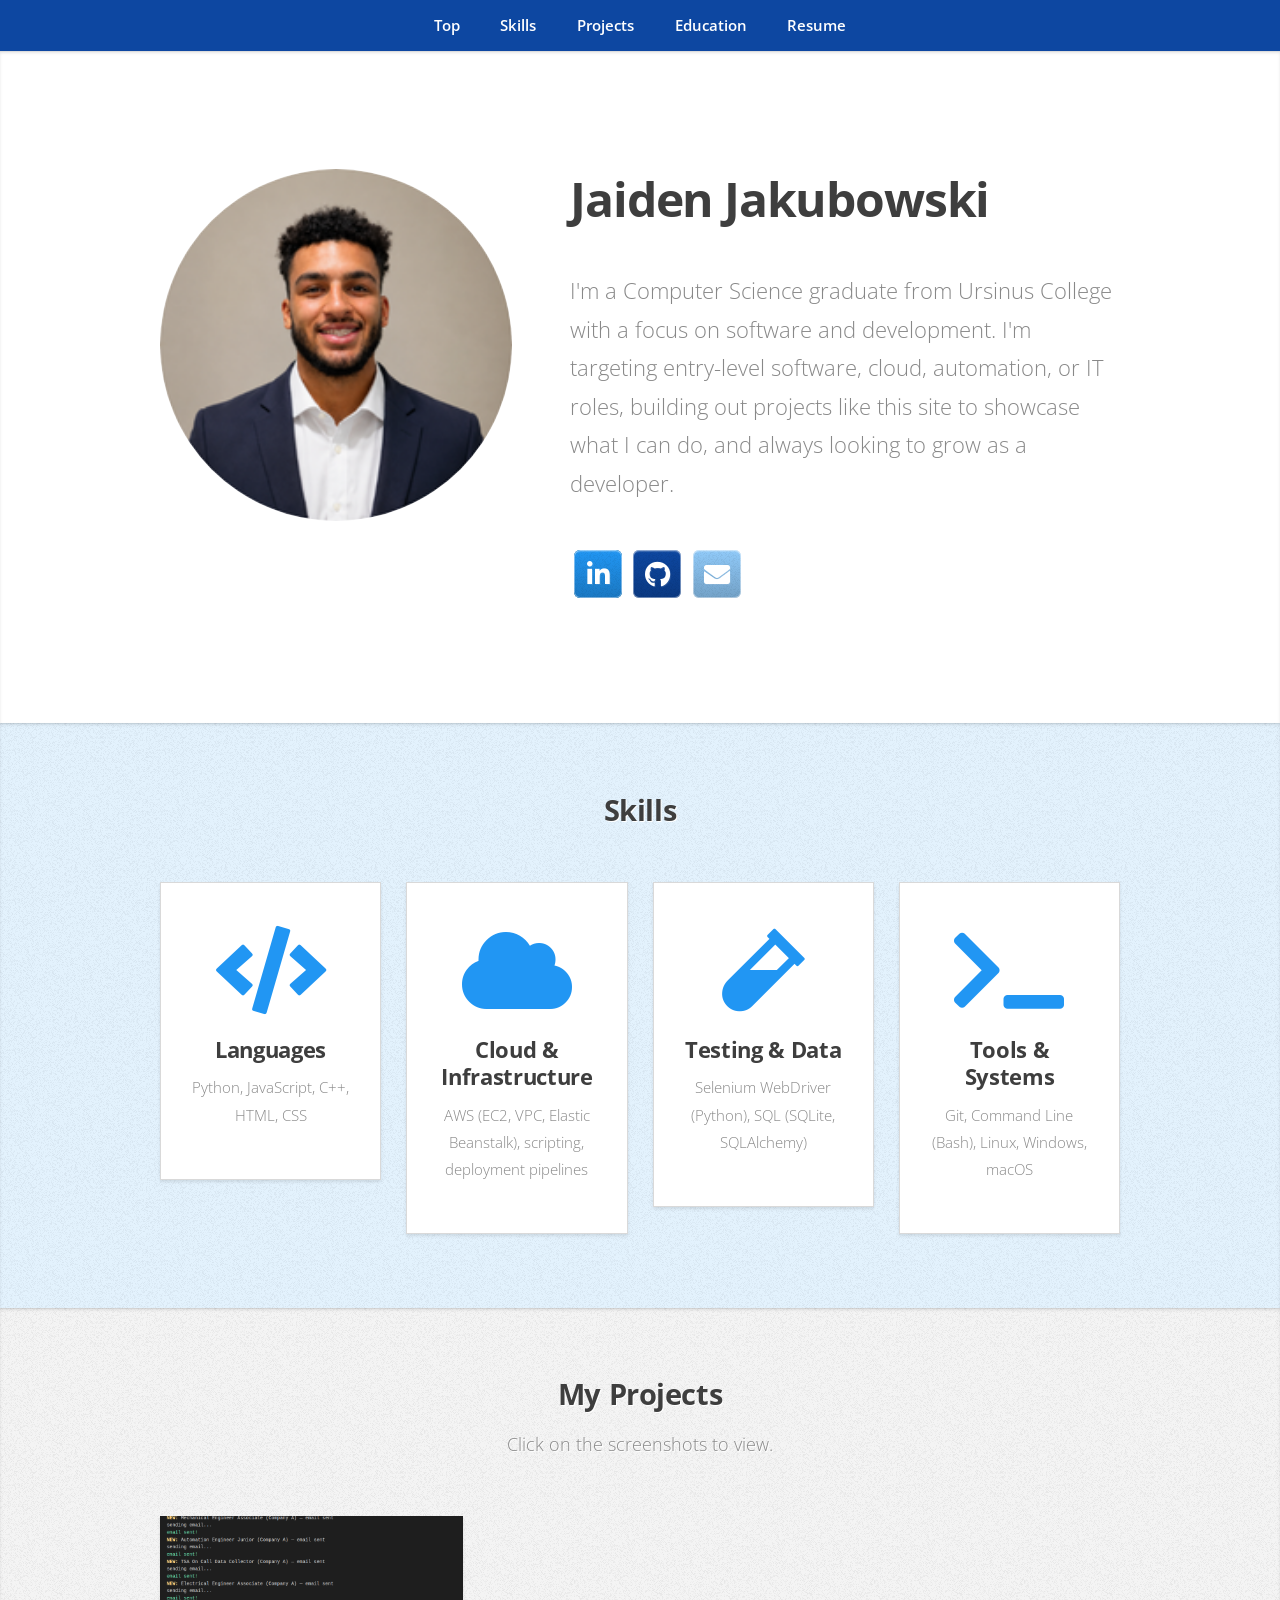
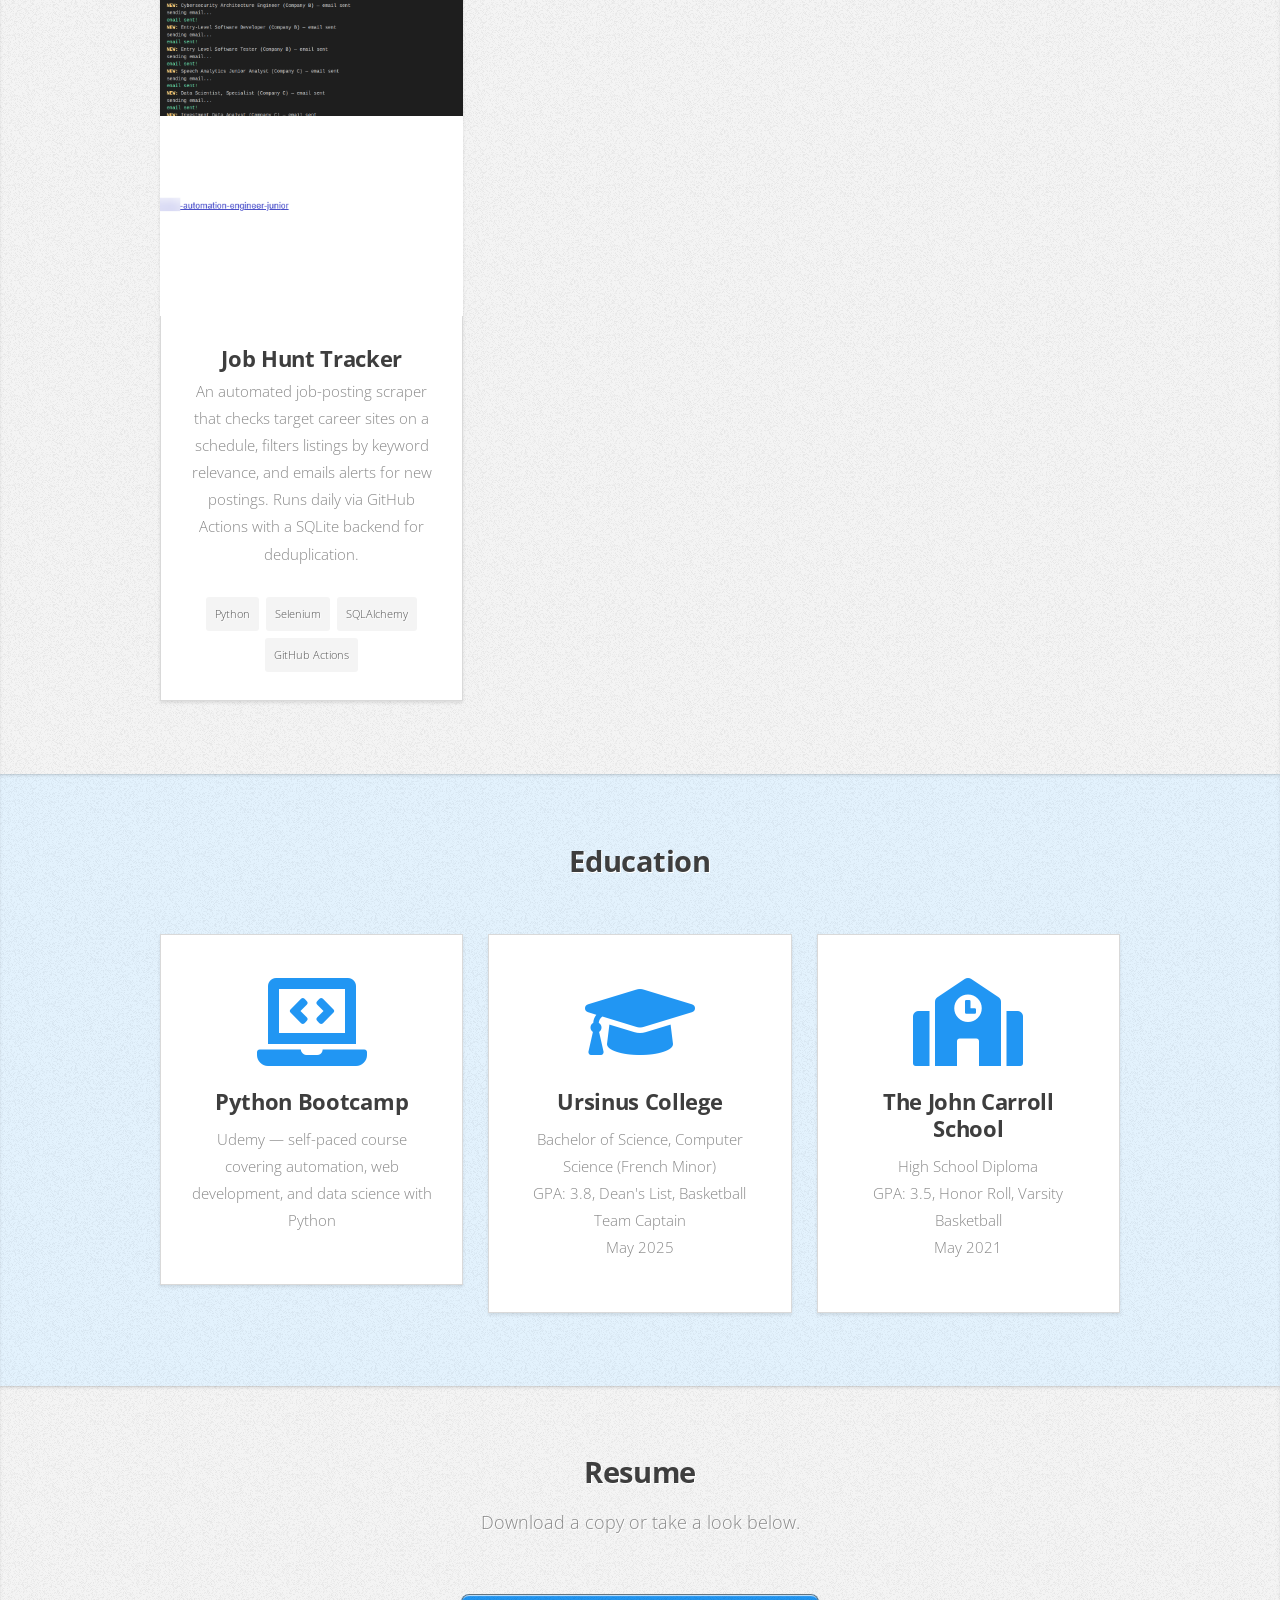
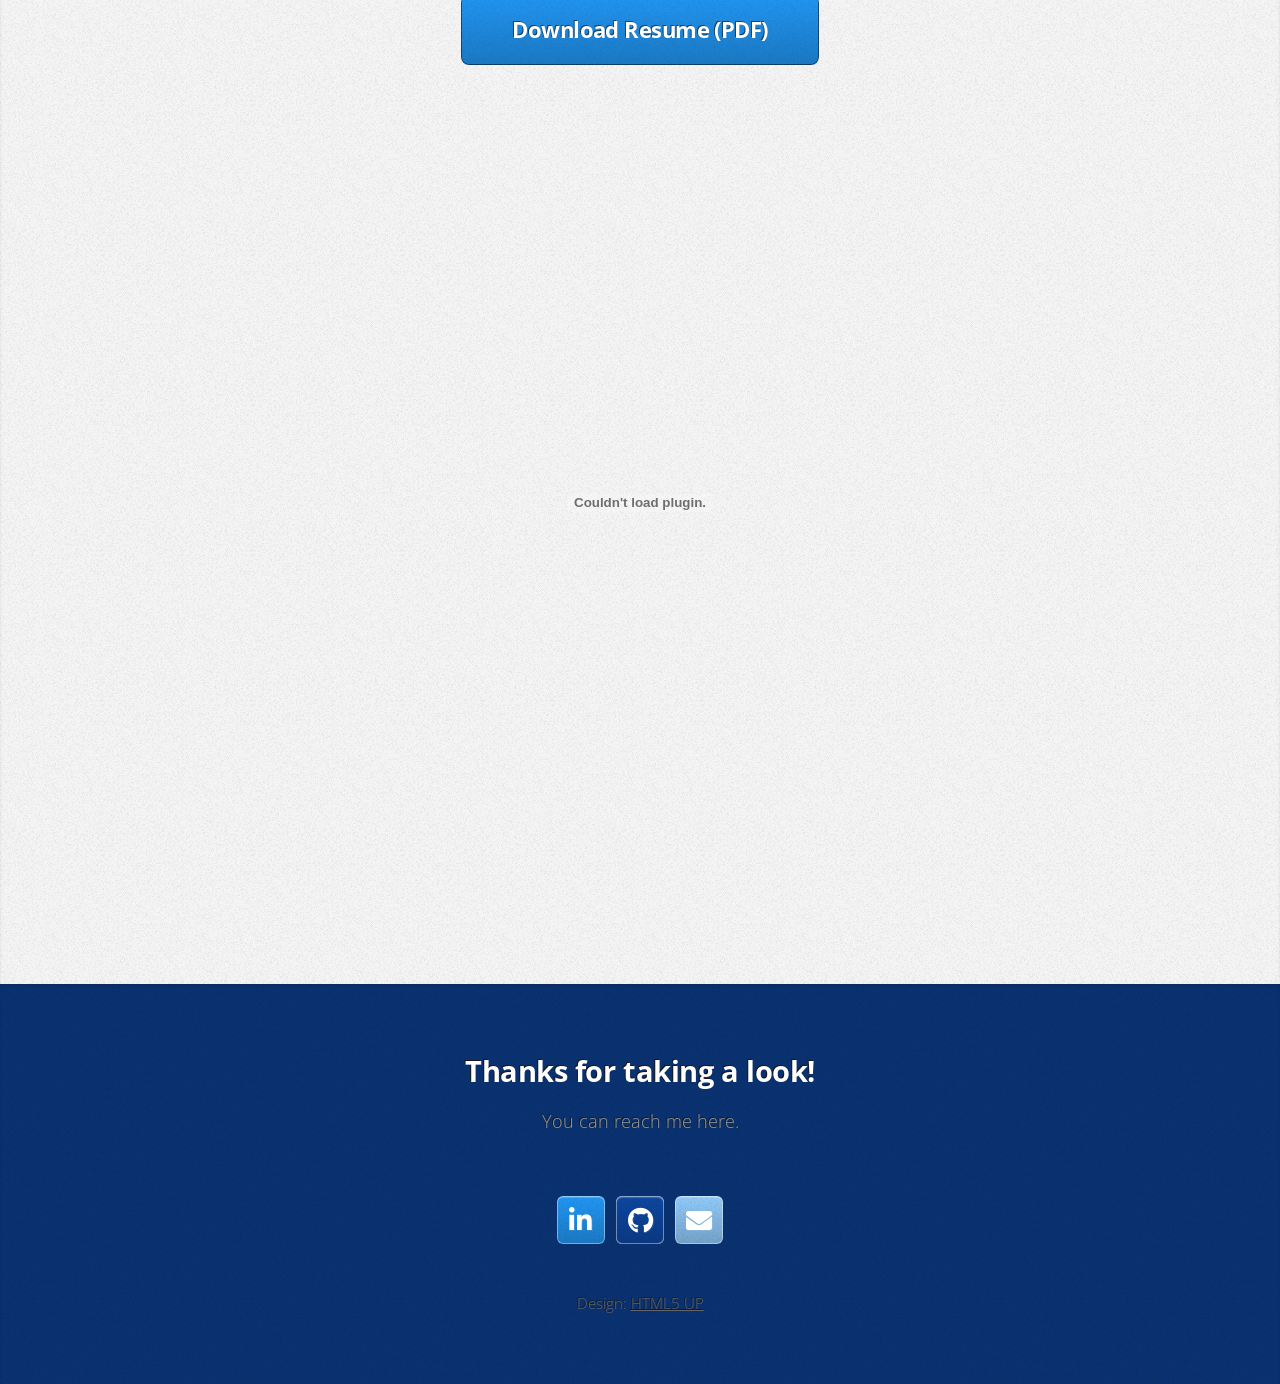
==== index.html @ aa077245 "Local edits to index.html" ====
<!DOCTYPE HTML>
<!--
	Miniport by HTML5 UP
	html5up.net | @ajlkn
	Free for personal and commercial use under the CCA 3.0 license (html5up.net/license)
-->
<html>

<head>
	<meta charset="utf-8" />
	<meta name="viewport" content="width=device-width, initial-scale=1, user-scalable=no" />

	<title>Jaiden Jakubowski — Portfolio</title>
	<meta name="description"
		content="Portfolio site for Jaiden Jakubowski, a Computer Science graduate from Ursinus College. Software engineer specializing in Python, automation, and web development.">

	<link rel="icon" type="image/png" href="static/images/favicon-512.png">
	<link rel="apple-touch-icon" href="static/images/apple-touch-icon.png">

	<meta property="og:title" content="Jaiden Jakubowski — Portfolio">
	<meta property="og:description"
		content="Computer Science graduate from Ursinus College. Explore my projects, skills, and resume.">
	<meta property="og:image" content="static/images/favicon-512.png">
	<meta property="og:type" content="website">

	<link rel="stylesheet" href="static/assets/css/main.css" />
</head>

<body class="is-preload">

	<!-- Nav -->
	<nav id="nav">
		<ul class="container">
			<li><a href="#top">Top</a></li>
			<li><a href="#skills">Skills</a></li>
			<li><a href="#projects">Projects</a></li>
			<li><a href="#education">Education</a></li>
			<li><a href="#resume">Resume</a></li>
		</ul>
	</nav>

	<!-- Home -->
	<article id="top" class="wrapper style1">
		<div class="container">
			<div class="row">
				<div class="col-4 col-5-large col-12-medium">
					<span class="image fit"><img src="static/images/headshot.png" alt="" /></span>
				</div>
				<div class="col-8 col-7-large col-12-medium">
					<header>
						<h1><strong>Jaiden Jakubowski</strong></h1>
					</header>
					<p>I'm a Computer Science graduate from Ursinus College with a focus on software and development.
						I'm targeting entry-level software, cloud, automation, or IT roles, building out projects like
						this site to showcase what I can
						do, and always looking to grow as a developer.</p>
					<div>
						<ul class="social">
							<li><a href="https://www.linkedin.com/in/jaiden-jakubowski/" target="_blank"
									class="icon brands fa-linkedin-in"><span class="label">LinkedIn</span></a>
							</li>
							<li><a href="https://github.com/jaidenjaku" target="_blank"
									class="icon brands fa-github"><span class="label">Github</span></a></li>
							<li><a href="mailto:jaidenjakubo@gmail.com" class="icon solid fa-envelope"><span
										class="label">Gmail</span></a></li>
						</ul>
					</div>
				</div>
			</div>
		</div>
	</article>

	<!-- Skills -->
	<article id="skills" class="wrapper style2">
		<div class="container">
			<header>
				<h2>Skills</h2>
			</header>
			<div class="row aln-center">
				<div class="col-3 col-6-medium col-12-small">
					<section class="box style1">
						<span class="icon solid featured fa-code"></span>
						<h3>Languages</h3>
						<p>Python, JavaScript, C++, HTML, CSS</p>
					</section>
				</div>
				<div class="col-3 col-6-medium col-12-small">
					<section class="box style1">
						<span class="icon solid featured fa-cloud"></span>
						<h3>Cloud & Infrastructure</h3>
						<p>AWS (EC2, VPC, Elastic Beanstalk), scripting, deployment pipelines</p>
					</section>
				</div>
				<div class="col-3 col-6-medium col-12-small">
					<section class="box style1">
						<span class="icon solid featured fa-vial"></span>
						<h3>Testing & Data</h3>
						<p>Selenium WebDriver (Python), SQL (SQLite, SQLAlchemy)</p>
					</section>
				</div>
				<div class="col-3 col-6-medium col-12-small">
					<section class="box style1">
						<span class="icon solid featured fa-terminal"></span>
						<h3>Tools & Systems</h3>
						<p>Git, Command Line (Bash), Linux, Windows, macOS</p>
					</section>
				</div>
			</div>
		</div>
	</article>

	<!-- Projects -->
	<article id="projects" class="wrapper style3">
		<div class="container">
			<header>
				<h2>My Projects</h2>
				<p>Click on the screenshots to view.</p>
			</header>
			<div class="row">
				<div class="col-4 col-6-medium col-12-small">
					<article class="box style2">
						<a href="static/images/job-hunt-tracker-terminal-ss.png" target="_blank"
							class="image featured"><img src="static/images/job-hunt-tracker-terminal-ss.png"
								alt="Job Hunt Tracker screenshot" /></a>
						<a href="static/images/email_alert_2_blurred.png" target="_blank" class="image featured"><img
								src="static/images/email_alert_2_blurred.png" alt="Job Hunt Tracker screenshot" /></a>
						<h3><a href="https://github.com/jaidenjaku/job-hunt-tracker" target="_blank">Job Hunt
								Tracker</a></h3>
						<p>An automated job-posting scraper that checks target career sites on a schedule, filters
							listings by keyword relevance, and emails alerts for new postings. Runs daily via
							GitHub Actions with a SQLite backend for deduplication.</p>
						<ul class="badges">
							<li>Python</li>
							<li>Selenium</li>
							<li>SQLAlchemy</li>
							<li>GitHub Actions</li>
						</ul>
					</article>
				</div>
			</div>
		</div>
	</article>

	<!-- Education -->
	<article id="education" class="wrapper style2">
		<div class="container">
			<header>
				<h2>Education</h2>
			</header>
			<div class="row aln-center">
				<div class="col-4 col-6-medium col-12-small">
					<section class="box style1">
						<span class="icon solid featured fa-laptop-code"></span>
						<h3>Python Bootcamp</h3>
						<p>Udemy — self-paced course covering automation, web development, and data science with Python
						</p>
					</section>
				</div>
				<div class="col-4 col-6-medium col-12-small">
					<section class="box style1">
						<span class="icon solid featured fa-graduation-cap"></span>
						<h3>Ursinus College</h3>
						<p>Bachelor of Science, Computer Science (French Minor)<br />
							GPA: 3.8, Dean's List, Basketball Team Captain<br />
							May 2025</p>
					</section>
				</div>
				<div class="col-4 col-6-medium col-12-small">
					<section class="box style1">
						<span class="icon solid featured fa-school"></span>
						<h3>The John Carroll School</h3>
						<p>High School Diploma<br />
							GPA: 3.5, Honor Roll, Varsity Basketball<br />
							May 2021</p>
					</section>
				</div>
			</div>
		</div>
	</article>

	<!-- Resume -->
	<article id="resume" class="wrapper style3">
		<div class="container">
			<header>
				<h2>Resume</h2>
				<p>Download a copy or take a look below.</p>
			</header>
			<div class="row aln-center">
				<div class="col-12">
					<ul class="actions" style="justify-content: center; display: flex;">
						<li><a href="static/files/Jaiden_Jakubowski_Resume_Tech_Gen.pdf" class="button large" download>Download
								Resume (PDF)</a></li>
					</ul>
				</div>
			</div>
			<div class="row">
				<div class="col-12">
					<embed src="static/files/Jaiden_Jakubowski_Resume_Tech_Gen.pdf" type="application/pdf" width="100%"
						height="800px" />
				</div>
			</div>
		</div>
	</article>

	<!-- Footer -->
	<article class="wrapper style4">
		<div class="container medium">
			<header>
				<h2>Thanks for taking a look!</h2>
				<p>You can reach me here.</p>
			</header>
			<div>
				<ul class="social">
					<li><a href="https://www.linkedin.com/in/jaiden-jakubowski/" target="_blank"
							class="icon brands fa-linkedin-in"><span class="label">LinkedIn</span></a>
					</li>
					<li><a href="https://github.com/jaidenjaku" target="_blank" class="icon brands fa-github"><span
								class="label">Github</span></a></li>
					<li><a href="mailto:jaidenjakubo@gmail.com" class="icon solid fa-envelope"><span
								class="label">Gmail</span></a></li>
				</ul>
			</div>
			<footer>
				<ul id="copyright">
					<li>Design: <a href="http://html5up.net">HTML5 UP</a></li>
				</ul>
			</footer>
		</div>
	</article>

	<!-- Scripts -->
	<script src="static/assets/js/jquery.min.js"></script>
	<script src="static/assets/js/jquery.scrolly.min.js"></script>
	<script src="static/assets/js/browser.min.js"></script>
	<script src="static/assets/js/breakpoints.min.js"></script>
	<script src="static/assets/js/util.js"></script>
	<script src="static/assets/js/main.js"></script>

</body>

</html>
---- static/assets/css/main.css ----
@import url("https://fonts.googleapis.com/css?family=Open+Sans:300,300italic,600,600italic,700");
@import url("fontawesome-all.min.css");

/*
	Miniport by HTML5 UP
	html5up.net | @ajlkn
	Free for personal and commercial use under the CCA 3.0 license (html5up.net/license)
*/

html, body, div, span, applet, object,
iframe, h1, h2, h3, h4, h5, h6, p, blockquote,
pre, a, abbr, acronym, address, big, cite,
code, del, dfn, em, img, ins, kbd, q, s, samp,
small, strike, strong, sub, sup, tt, var, b,
u, i, center, dl, dt, dd, ol, ul, li, fieldset,
form, label, legend, table, caption, tbody,
tfoot, thead, tr, th, td, article, aside,
canvas, details, embed, figure, figcaption,
footer, header, hgroup, menu, nav, output, ruby,
section, summary, time, mark, audio, video {
	margin: 0;
	padding: 0;
	border: 0;
	font-size: 100%;
	font: inherit;
	vertical-align: baseline;}

article, aside, details, figcaption, figure,
footer, header, hgroup, menu, nav, section {
	display: block;}

body {
	line-height: 1;
}

ol, ul {
	list-style: none;
}

blockquote, q {
	quotes: none;
}

	blockquote:before, blockquote:after, q:before, q:after {
		content: '';
		content: none;
	}

table {
	border-collapse: collapse;
	border-spacing: 0;
}

body {
	-webkit-text-size-adjust: none;
}

mark {
	background-color: transparent;
	color: inherit;
}

input::-moz-focus-inner {
	border: 0;
	padding: 0;
}

input, select, textarea {
	-moz-appearance: none;
	-webkit-appearance: none;
	-ms-appearance: none;
	appearance: none;
}

/* Basic */

	html {
		box-sizing: border-box;
	}

	*, *:before, *:after {
		box-sizing: inherit;
	}

	body {
		padding-top: 3.5em;
	}

		body.is-preload *, body.is-preload *:before, body.is-preload *:after {
			-moz-animation: none !important;
			-webkit-animation: none !important;
			-ms-animation: none !important;
			animation: none !important;
			-moz-transition: none !important;
			-webkit-transition: none !important;
			-ms-transition: none !important;
			transition: none !important;
		}

	body, input, textarea, select {
		font-family: 'Open Sans', sans-serif;
		line-height: 1.85em;
		color: #888;
		font-weight: 300;
		font-size: 13pt;
	}

	a {
		-moz-transition: color .2s ease-in-out;
		-webkit-transition: color .2s ease-in-out;
		-ms-transition: color .2s ease-in-out;
		transition: color .2s ease-in-out;
		color: #43B3E0;
		text-decoration: underline;
	}

		a:hover {
			color: #43bff0 !important;
		}

		a img {
			border: 0;
		}

	b, strong {
		font-weight: 600;
		color: #3e3e3e;
	}

	i, em {
		font-style: italic;
	}

	sub {
		position: relative;
		top: 0.5em;
		font-size: 0.8em;
	}

	sup {
		position: relative;
		top: -0.5em;
		font-size: 0.8em;
	}

	blockquote {
		border-left: solid 0.75em #eee;
		padding: 1em 0 1em 1.5em;
		font-style: italic;
	}

	h1, h2, h3, h4, h5, h6 {
		color: #3e3e3e;
		margin: 0 0 0.75em 0;
	}

	h1 a, h2 a, h3 a, h4 a, h5 a, h6 a {
		text-decoration: none;
		color: inherit;
	}

	h2, h3, h4, h5, h6 {
		font-weight: 700;
	}

	h1 {
		font-size: 3.25em;
		letter-spacing: -0.025em;
		font-weight: 300;
	}

		h1 strong {
			font-weight: 700;
		}

	h2 {
		font-size: 2em;
		letter-spacing: -0.015em;
	}

	h3 {
		font-size: 1.5em;
		letter-spacing: -0.015em;
	}

	em, i {
		font-style: italic;
	}

	br.clear {
		clear: both;
	}

	hr {
		border: 0;
		border-top: solid 1px #444;
		border-top-color: rgba(0, 0, 0, 0.35);
		box-shadow: 0px 1px 0px 0px rgba(255, 255, 255, 0.1);
		height: 1px;
		margin: 3em 0;
	}

	p, ul, ol, dl, table {
		margin-bottom: 2em;
	}

	header {
		margin: 0 0 3em 0;
	}

		header > p {
			font-size: 1.25em;
			margin: 0;
		}

	footer {
		margin: 3em 0 0 0;
	}

		footer > p {
			font-size: 1.25em;
		}

/* Container */

	.container {
		margin: 0 auto;
		max-width: calc(100% - 50px);
		width: 1200px;
	}

		.container.medium {
			width: 900px;
		}

		@media screen and (max-width: 1680px) {

			.container {
				width: 1200px;
			}

				.container.medium {
					width: 900px;
				}

		}

		@media screen and (max-width: 1280px) {

			.container {
				width: 960px;
			}

				.container.medium {
					width: 720px;
				}

		}

		@media screen and (max-width: 980px) {

			.container {
				width: 100%;
			}

				.container.medium {
					width: 75%;
				}

		}

		@media screen and (max-width: 736px) {

			.container {
				width: 100%;
				max-width: calc(100% - 30px);
			}

				.container.medium {
					width: 100%;
				}

		}

/* Row */

	.row {
		display: flex;
		flex-wrap: wrap;
		box-sizing: border-box;
		align-items: stretch;
	}

		.row > * {
			box-sizing: border-box;
		}

		.row.gtr-uniform > * > :last-child {
			margin-bottom: 0;
		}

		.row.aln-left {
			justify-content: flex-start;
		}

		.row.aln-center {
			justify-content: center;
		}

		.row.aln-right {
			justify-content: flex-end;
		}

		.row.aln-top {
			align-items: flex-start;
		}

		.row.aln-middle {
			align-items: center;
		}

		.row.aln-bottom {
			align-items: flex-end;
		}

		.row > .imp {
			order: -1;
		}

		.row > .col-1 {
			width: 8.33333%;
		}

		.row > .off-1 {
			margin-left: 8.33333%;
		}

		.row > .col-2 {
			width: 16.66667%;
		}

		.row > .off-2 {
			margin-left: 16.66667%;
		}

		.row > .col-3 {
			width: 25%;
		}

		.row > .off-3 {
			margin-left: 25%;
		}

		.row > .col-4 {
			width: 33.33333%;
		}

		.row > .off-4 {
			margin-left: 33.33333%;
		}

		.row > .col-5 {
			width: 41.66667%;
		}

		.row > .off-5 {
			margin-left: 41.66667%;
		}

		.row > .col-6 {
			width: 50%;
		}

		.row > .off-6 {
			margin-left: 50%;
		}

		.row > .col-7 {
			width: 58.33333%;
		}

		.row > .off-7 {
			margin-left: 58.33333%;
		}

		.row > .col-8 {
			width: 66.66667%;
		}

		.row > .off-8 {
			margin-left: 66.66667%;
		}

		.row > .col-9 {
			width: 75%;
		}

		.row > .off-9 {
			margin-left: 75%;
		}

		.row > .col-10 {
			width: 83.33333%;
		}

		.row > .off-10 {
			margin-left: 83.33333%;
		}

		.row > .col-11 {
			width: 91.66667%;
		}

		.row > .off-11 {
			margin-left: 91.66667%;
		}

		.row > .col-12 {
			width: 100%;
		}

		.row > .off-12 {
			margin-left: 100%;
		}

		.row.gtr-0 {
			margin-top: 0px;
			margin-left: 0px;
		}

			.row.gtr-0 > * {
				padding: 0px 0 0 0px;
			}

			.row.gtr-0.gtr-uniform {
				margin-top: 0px;
			}

				.row.gtr-0.gtr-uniform > * {
					padding-top: 0px;
				}

		.row.gtr-25 {
			margin-top: -6.25px;
			margin-left: -6.25px;
		}

			.row.gtr-25 > * {
				padding: 6.25px 0 0 6.25px;
			}

			.row.gtr-25.gtr-uniform {
				margin-top: -6.25px;
			}

				.row.gtr-25.gtr-uniform > * {
					padding-top: 6.25px;
				}

		.row.gtr-50 {
			margin-top: -12.5px;
			margin-left: -12.5px;
		}

			.row.gtr-50 > * {
				padding: 12.5px 0 0 12.5px;
			}

			.row.gtr-50.gtr-uniform {
				margin-top: -12.5px;
			}

				.row.gtr-50.gtr-uniform > * {
					padding-top: 12.5px;
				}

		.row {
			margin-top: -25px;
			margin-left: -25px;
		}

			.row > * {
				padding: 25px 0 0 25px;
			}

			.row.gtr-uniform {
				margin-top: -25px;
			}

				.row.gtr-uniform > * {
					padding-top: 25px;
				}

		.row.gtr-150 {
			margin-top: -37.5px;
			margin-left: -37.5px;
		}

			.row.gtr-150 > * {
				padding: 37.5px 0 0 37.5px;
			}

			.row.gtr-150.gtr-uniform {
				margin-top: -37.5px;
			}

				.row.gtr-150.gtr-uniform > * {
					padding-top: 37.5px;
				}

		.row.gtr-200 {
			margin-top: -50px;
			margin-left: -50px;
		}

			.row.gtr-200 > * {
				padding: 50px 0 0 50px;
			}

			.row.gtr-200.gtr-uniform {
				margin-top: -50px;
			}

				.row.gtr-200.gtr-uniform > * {
					padding-top: 50px;
				}

		@media screen and (max-width: 1680px) {

			.row {
				display: flex;
				flex-wrap: wrap;
				box-sizing: border-box;
				align-items: stretch;
			}

				.row > * {
					box-sizing: border-box;
				}

				.row.gtr-uniform > * > :last-child {
					margin-bottom: 0;
				}

				.row.aln-left {
					justify-content: flex-start;
				}

				.row.aln-center {
					justify-content: center;
				}

				.row.aln-right {
					justify-content: flex-end;
				}

				.row.aln-top {
					align-items: flex-start;
				}

				.row.aln-middle {
					align-items: center;
				}

				.row.aln-bottom {
					align-items: flex-end;
				}

				.row > .imp-xlarge {
					order: -1;
				}

				.row > .col-1-xlarge {
					width: 8.33333%;
				}

				.row > .off-1-xlarge {
					margin-left: 8.33333%;
				}

				.row > .col-2-xlarge {
					width: 16.66667%;
				}

				.row > .off-2-xlarge {
					margin-left: 16.66667%;
				}

				.row > .col-3-xlarge {
					width: 25%;
				}

				.row > .off-3-xlarge {
					margin-left: 25%;
				}

				.row > .col-4-xlarge {
					width: 33.33333%;
				}

				.row > .off-4-xlarge {
					margin-left: 33.33333%;
				}

				.row > .col-5-xlarge {
					width: 41.66667%;
				}

				.row > .off-5-xlarge {
					margin-left: 41.66667%;
				}

				.row > .col-6-xlarge {
					width: 50%;
				}

				.row > .off-6-xlarge {
					margin-left: 50%;
				}

				.row > .col-7-xlarge {
					width: 58.33333%;
				}

				.row > .off-7-xlarge {
					margin-left: 58.33333%;
				}

				.row > .col-8-xlarge {
					width: 66.66667%;
				}

				.row > .off-8-xlarge {
					margin-left: 66.66667%;
				}

				.row > .col-9-xlarge {
					width: 75%;
				}

				.row > .off-9-xlarge {
					margin-left: 75%;
				}

				.row > .col-10-xlarge {
					width: 83.33333%;
				}

				.row > .off-10-xlarge {
					margin-left: 83.33333%;
				}

				.row > .col-11-xlarge {
					width: 91.66667%;
				}

				.row > .off-11-xlarge {
					margin-left: 91.66667%;
				}

				.row > .col-12-xlarge {
					width: 100%;
				}

				.row > .off-12-xlarge {
					margin-left: 100%;
				}

				.row.gtr-0 {
					margin-top: 0px;
					margin-left: 0px;
				}

					.row.gtr-0 > * {
						padding: 0px 0 0 0px;
					}

					.row.gtr-0.gtr-uniform {
						margin-top: 0px;
					}

						.row.gtr-0.gtr-uniform > * {
							padding-top: 0px;
						}

				.row.gtr-25 {
					margin-top: -6.25px;
					margin-left: -6.25px;
				}

					.row.gtr-25 > * {
						padding: 6.25px 0 0 6.25px;
					}

					.row.gtr-25.gtr-uniform {
						margin-top: -6.25px;
					}

						.row.gtr-25.gtr-uniform > * {
							padding-top: 6.25px;
						}

				.row.gtr-50 {
					margin-top: -12.5px;
					margin-left: -12.5px;
				}

					.row.gtr-50 > * {
						padding: 12.5px 0 0 12.5px;
					}

					.row.gtr-50.gtr-uniform {
						margin-top: -12.5px;
					}

						.row.gtr-50.gtr-uniform > * {
							padding-top: 12.5px;
						}

				.row {
					margin-top: -25px;
					margin-left: -25px;
				}

					.row > * {
						padding: 25px 0 0 25px;
					}

					.row.gtr-uniform {
						margin-top: -25px;
					}

						.row.gtr-uniform > * {
							padding-top: 25px;
						}

				.row.gtr-150 {
					margin-top: -37.5px;
					margin-left: -37.5px;
				}

					.row.gtr-150 > * {
						padding: 37.5px 0 0 37.5px;
					}

					.row.gtr-150.gtr-uniform {
						margin-top: -37.5px;
					}

						.row.gtr-150.gtr-uniform > * {
							padding-top: 37.5px;
						}

				.row.gtr-200 {
					margin-top: -50px;
					margin-left: -50px;
				}

					.row.gtr-200 > * {
						padding: 50px 0 0 50px;
					}

					.row.gtr-200.gtr-uniform {
						margin-top: -50px;
					}

						.row.gtr-200.gtr-uniform > * {
							padding-top: 50px;
						}

		}

		@media screen and (max-width: 1280px) {

			.row {
				display: flex;
				flex-wrap: wrap;
				box-sizing: border-box;
				align-items: stretch;
			}

				.row > * {
					box-sizing: border-box;
				}

				.row.gtr-uniform > * > :last-child {
					margin-bottom: 0;
				}

				.row.aln-left {
					justify-content: flex-start;
				}

				.row.aln-center {
					justify-content: center;
				}

				.row.aln-right {
					justify-content: flex-end;
				}

				.row.aln-top {
					align-items: flex-start;
				}

				.row.aln-middle {
					align-items: center;
				}

				.row.aln-bottom {
					align-items: flex-end;
				}

				.row > .imp-large {
					order: -1;
				}

				.row > .col-1-large {
					width: 8.33333%;
				}

				.row > .off-1-large {
					margin-left: 8.33333%;
				}

				.row > .col-2-large {
					width: 16.66667%;
				}

				.row > .off-2-large {
					margin-left: 16.66667%;
				}

				.row > .col-3-large {
					width: 25%;
				}

				.row > .off-3-large {
					margin-left: 25%;
				}

				.row > .col-4-large {
					width: 33.33333%;
				}

				.row > .off-4-large {
					margin-left: 33.33333%;
				}

				.row > .col-5-large {
					width: 41.66667%;
				}

				.row > .off-5-large {
					margin-left: 41.66667%;
				}

				.row > .col-6-large {
					width: 50%;
				}

				.row > .off-6-large {
					margin-left: 50%;
				}

				.row > .col-7-large {
					width: 58.33333%;
				}

				.row > .off-7-large {
					margin-left: 58.33333%;
				}

				.row > .col-8-large {
					width: 66.66667%;
				}

				.row > .off-8-large {
					margin-left: 66.66667%;
				}

				.row > .col-9-large {
					width: 75%;
				}

				.row > .off-9-large {
					margin-left: 75%;
				}

				.row > .col-10-large {
					width: 83.33333%;
				}

				.row > .off-10-large {
					margin-left: 83.33333%;
				}

				.row > .col-11-large {
					width: 91.66667%;
				}

				.row > .off-11-large {
					margin-left: 91.66667%;
				}

				.row > .col-12-large {
					width: 100%;
				}

				.row > .off-12-large {
					margin-left: 100%;
				}

				.row.gtr-0 {
					margin-top: 0px;
					margin-left: 0px;
				}

					.row.gtr-0 > * {
						padding: 0px 0 0 0px;
					}

					.row.gtr-0.gtr-uniform {
						margin-top: 0px;
					}

						.row.gtr-0.gtr-uniform > * {
							padding-top: 0px;
						}

				.row.gtr-25 {
					margin-top: -6.25px;
					margin-left: -6.25px;
				}

					.row.gtr-25 > * {
						padding: 6.25px 0 0 6.25px;
					}

					.row.gtr-25.gtr-uniform {
						margin-top: -6.25px;
					}

						.row.gtr-25.gtr-uniform > * {
							padding-top: 6.25px;
						}

				.row.gtr-50 {
					margin-top: -12.5px;
					margin-left: -12.5px;
				}

					.row.gtr-50 > * {
						padding: 12.5px 0 0 12.5px;
					}

					.row.gtr-50.gtr-uniform {
						margin-top: -12.5px;
					}

						.row.gtr-50.gtr-uniform > * {
							padding-top: 12.5px;
						}

				.row {
					margin-top: -25px;
					margin-left: -25px;
				}

					.row > * {
						padding: 25px 0 0 25px;
					}

					.row.gtr-uniform {
						margin-top: -25px;
					}

						.row.gtr-uniform > * {
							padding-top: 25px;
						}

				.row.gtr-150 {
					margin-top: -37.5px;
					margin-left: -37.5px;
				}

					.row.gtr-150 > * {
						padding: 37.5px 0 0 37.5px;
					}

					.row.gtr-150.gtr-uniform {
						margin-top: -37.5px;
					}

						.row.gtr-150.gtr-uniform > * {
							padding-top: 37.5px;
						}

				.row.gtr-200 {
					margin-top: -50px;
					margin-left: -50px;
				}

					.row.gtr-200 > * {
						padding: 50px 0 0 50px;
					}

					.row.gtr-200.gtr-uniform {
						margin-top: -50px;
					}

						.row.gtr-200.gtr-uniform > * {
							padding-top: 50px;
						}

		}

		@media screen and (max-width: 980px) {

			.row {
				display: flex;
				flex-wrap: wrap;
				box-sizing: border-box;
				align-items: stretch;
			}

				.row > * {
					box-sizing: border-box;
				}

				.row.gtr-uniform > * > :last-child {
					margin-bottom: 0;
				}

				.row.aln-left {
					justify-content: flex-start;
				}

				.row.aln-center {
					justify-content: center;
				}

				.row.aln-right {
					justify-content: flex-end;
				}

				.row.aln-top {
					align-items: flex-start;
				}

				.row.aln-middle {
					align-items: center;
				}

				.row.aln-bottom {
					align-items: flex-end;
				}

				.row > .imp-medium {
					order: -1;
				}

				.row > .col-1-medium {
					width: 8.33333%;
				}

				.row > .off-1-medium {
					margin-left: 8.33333%;
				}

				.row > .col-2-medium {
					width: 16.66667%;
				}

				.row > .off-2-medium {
					margin-left: 16.66667%;
				}

				.row > .col-3-medium {
					width: 25%;
				}

				.row > .off-3-medium {
					margin-left: 25%;
				}

				.row > .col-4-medium {
					width: 33.33333%;
				}

				.row > .off-4-medium {
					margin-left: 33.33333%;
				}

				.row > .col-5-medium {
					width: 41.66667%;
				}

				.row > .off-5-medium {
					margin-left: 41.66667%;
				}

				.row > .col-6-medium {
					width: 50%;
				}

				.row > .off-6-medium {
					margin-left: 50%;
				}

				.row > .col-7-medium {
					width: 58.33333%;
				}

				.row > .off-7-medium {
					margin-left: 58.33333%;
				}

				.row > .col-8-medium {
					width: 66.66667%;
				}

				.row > .off-8-medium {
					margin-left: 66.66667%;
				}

				.row > .col-9-medium {
					width: 75%;
				}

				.row > .off-9-medium {
					margin-left: 75%;
				}

				.row > .col-10-medium {
					width: 83.33333%;
				}

				.row > .off-10-medium {
					margin-left: 83.33333%;
				}

				.row > .col-11-medium {
					width: 91.66667%;
				}

				.row > .off-11-medium {
					margin-left: 91.66667%;
				}

				.row > .col-12-medium {
					width: 100%;
				}

				.row > .off-12-medium {
					margin-left: 100%;
				}

				.row.gtr-0 {
					margin-top: 0px;
					margin-left: 0px;
				}

					.row.gtr-0 > * {
						padding: 0px 0 0 0px;
					}

					.row.gtr-0.gtr-uniform {
						margin-top: 0px;
					}

						.row.gtr-0.gtr-uniform > * {
							padding-top: 0px;
						}

				.row.gtr-25 {
					margin-top: -6.25px;
					margin-left: -6.25px;
				}

					.row.gtr-25 > * {
						padding: 6.25px 0 0 6.25px;
					}

					.row.gtr-25.gtr-uniform {
						margin-top: -6.25px;
					}

						.row.gtr-25.gtr-uniform > * {
							padding-top: 6.25px;
						}

				.row.gtr-50 {
					margin-top: -12.5px;
					margin-left: -12.5px;
				}

					.row.gtr-50 > * {
						padding: 12.5px 0 0 12.5px;
					}

					.row.gtr-50.gtr-uniform {
						margin-top: -12.5px;
					}

						.row.gtr-50.gtr-uniform > * {
							padding-top: 12.5px;
						}

				.row {
					margin-top: -25px;
					margin-left: -25px;
				}

					.row > * {
						padding: 25px 0 0 25px;
					}

					.row.gtr-uniform {
						margin-top: -25px;
					}

						.row.gtr-uniform > * {
							padding-top: 25px;
						}

				.row.gtr-150 {
					margin-top: -37.5px;
					margin-left: -37.5px;
				}

					.row.gtr-150 > * {
						padding: 37.5px 0 0 37.5px;
					}

					.row.gtr-150.gtr-uniform {
						margin-top: -37.5px;
					}

						.row.gtr-150.gtr-uniform > * {
							padding-top: 37.5px;
						}

				.row.gtr-200 {
					margin-top: -50px;
					margin-left: -50px;
				}

					.row.gtr-200 > * {
						padding: 50px 0 0 50px;
					}

					.row.gtr-200.gtr-uniform {
						margin-top: -50px;
					}

						.row.gtr-200.gtr-uniform > * {
							padding-top: 50px;
						}

		}

		@media screen and (max-width: 736px) {

			.row {
				display: flex;
				flex-wrap: wrap;
				box-sizing: border-box;
				align-items: stretch;
			}

				.row > * {
					box-sizing: border-box;
				}

				.row.gtr-uniform > * > :last-child {
					margin-bottom: 0;
				}

				.row.aln-left {
					justify-content: flex-start;
				}

				.row.aln-center {
					justify-content: center;
				}

				.row.aln-right {
					justify-content: flex-end;
				}

				.row.aln-top {
					align-items: flex-start;
				}

				.row.aln-middle {
					align-items: center;
				}

				.row.aln-bottom {
					align-items: flex-end;
				}

				.row > .imp-small {
					order: -1;
				}

				.row > .col-1-small {
					width: 8.33333%;
				}

				.row > .off-1-small {
					margin-left: 8.33333%;
				}

				.row > .col-2-small {
					width: 16.66667%;
				}

				.row > .off-2-small {
					margin-left: 16.66667%;
				}

				.row > .col-3-small {
					width: 25%;
				}

				.row > .off-3-small {
					margin-left: 25%;
				}

				.row > .col-4-small {
					width: 33.33333%;
				}

				.row > .off-4-small {
					margin-left: 33.33333%;
				}

				.row > .col-5-small {
					width: 41.66667%;
				}

				.row > .off-5-small {
					margin-left: 41.66667%;
				}

				.row > .col-6-small {
					width: 50%;
				}

				.row > .off-6-small {
					margin-left: 50%;
				}

				.row > .col-7-small {
					width: 58.33333%;
				}

				.row > .off-7-small {
					margin-left: 58.33333%;
				}

				.row > .col-8-small {
					width: 66.66667%;
				}

				.row > .off-8-small {
					margin-left: 66.66667%;
				}

				.row > .col-9-small {
					width: 75%;
				}

				.row > .off-9-small {
					margin-left: 75%;
				}

				.row > .col-10-small {
					width: 83.33333%;
				}

				.row > .off-10-small {
					margin-left: 83.33333%;
				}

				.row > .col-11-small {
					width: 91.66667%;
				}

				.row > .off-11-small {
					margin-left: 91.66667%;
				}

				.row > .col-12-small {
					width: 100%;
				}

				.row > .off-12-small {
					margin-left: 100%;
				}

				.row.gtr-0 {
					margin-top: 0px;
					margin-left: 0px;
				}

					.row.gtr-0 > * {
						padding: 0px 0 0 0px;
					}

					.row.gtr-0.gtr-uniform {
						margin-top: 0px;
					}

						.row.gtr-0.gtr-uniform > * {
							padding-top: 0px;
						}

				.row.gtr-25 {
					margin-top: -3.75px;
					margin-left: -3.75px;
				}

					.row.gtr-25 > * {
						padding: 3.75px 0 0 3.75px;
					}

					.row.gtr-25.gtr-uniform {
						margin-top: -3.75px;
					}

						.row.gtr-25.gtr-uniform > * {
							padding-top: 3.75px;
						}

				.row.gtr-50 {
					margin-top: -7.5px;
					margin-left: -7.5px;
				}

					.row.gtr-50 > * {
						padding: 7.5px 0 0 7.5px;
					}

					.row.gtr-50.gtr-uniform {
						margin-top: -7.5px;
					}

						.row.gtr-50.gtr-uniform > * {
							padding-top: 7.5px;
						}

				.row {
					margin-top: -15px;
					margin-left: -15px;
				}

					.row > * {
						padding: 15px 0 0 15px;
					}

					.row.gtr-uniform {
						margin-top: -15px;
					}

						.row.gtr-uniform > * {
							padding-top: 15px;
						}

				.row.gtr-150 {
					margin-top: -22.5px;
					margin-left: -22.5px;
				}

					.row.gtr-150 > * {
						padding: 22.5px 0 0 22.5px;
					}

					.row.gtr-150.gtr-uniform {
						margin-top: -22.5px;
					}

						.row.gtr-150.gtr-uniform > * {
							padding-top: 22.5px;
						}

				.row.gtr-200 {
					margin-top: -30px;
					margin-left: -30px;
				}

					.row.gtr-200 > * {
						padding: 30px 0 0 30px;
					}

					.row.gtr-200.gtr-uniform {
						margin-top: -30px;
					}

						.row.gtr-200.gtr-uniform > * {
							padding-top: 30px;
						}

		}

/* Form */

	form label {
		color: #3e3e3e;
		font-weight: 700;
		display: block;
		margin: 0 0 0.5em 0;
	}

	form input[type=text],
	form input[type=email],
	form input[type=password],
	form select,
	form textarea {
		-moz-transition: background .2s ease-in-out, box-shadow .2s ease-in-out;
		-webkit-transition: background .2s ease-in-out, box-shadow .2s ease-in-out;
		-ms-transition: background .2s ease-in-out, box-shadow .2s ease-in-out;
		transition: background .2s ease-in-out, box-shadow .2s ease-in-out;
		-webkit-appearance: none;
		display: block;
		border: 0;
		padding: 0.75em;
		font-size: 1em;
		border-radius: 8px;
		border: solid 1px #ddd;
		background: #fff;
		color: #bbb;
		box-shadow: inset 0px 2px 3px 1px rgba(0, 0, 0, 0.05), 0px 1px 0px 0px rgba(255, 255, 255, 0.025);
		width: 100%;
	}

		form input[type=text]:focus,
		form input[type=email]:focus,
		form input[type=password]:focus,
		form select:focus,
		form textarea:focus {
			background: #fafafa;
			box-shadow: inset 0px 2px 5px 0px rgba(0, 0, 0, 0.05), 0px 1px 0px 0px rgba(255, 255, 255, 0.025), inset 0px 0px 2px 1px #43bff0;
		}

	form textarea {
		height: 15em;
	}

	form .actions:last-child {
		margin-bottom: 0;
	}

	form ::-webkit-input-placeholder {
		color: #555 !important;
	}

	form :-moz-placeholder {
		color: #555 !important;
	}

	form ::-moz-placeholder {
		color: #555 !important;
	}

	form :-ms-input-placeholder {
		color: #555 !important;
	}

	form ::-moz-focus-inner {
		border: 0;
	}

/* Tables */

	table {
		width: 100%;
	}

		table.default {
			width: 100%;
		}

			table.default tr {
				border-top: solid 1px #eee;
			}

				table.default tr:first-child {
					border-top: 0;
				}

			table.default td {
				padding: 0.5em 1em 0.5em 1em;
			}

			table.default th {
				text-align: left;
				padding: 0.5em 1em 0.5em 1em;
				font-weight: 600;
				margin: 0 0 1em 0;
			}

			table.default thead {
				background: #4f4f4f;
				color: #fff;
			}

/* Section/Article */

	section, article {
		margin-bottom: 3em;
	}

	section > :last-child,
	article > :last-child,
	section:last-child,
	article:last-child {
		margin-bottom: 0;
	}

/* Image */

	.image {
		display: inline-block;
		position: relative;
	}

		.image img {
			display: block;
			width: 100%;
		}

		.image.fit {
			display: block;
			width: 100%;
		}

		.image.featured {
			display: block;
			width: 100%;
			margin: 0 0 2em 0;
		}

		.image.left {
			float: left;
			margin: 0 2em 2em 0;
		}

		.image.centered {
			display: block;
			margin: 0 0 2em 0;
		}

			.image.centered img {
				margin: 0 auto;
				width: auto;
			}

/* Button */

	input[type="button"],
	input[type="submit"],
	input[type="reset"],
	button,
	.button {
		background-image: url("images/bg.png"), -moz-linear-gradient(top, rgba(0, 0, 0, 0), rgba(0, 0, 0, 0.2));
		background-image: url("images/bg.png"), -webkit-linear-gradient(top, rgba(0, 0, 0, 0), rgba(0, 0, 0, 0.2));
		background-image: url("images/bg.png"), -ms-linear-gradient(top, rgba(0, 0, 0, 0), rgba(0, 0, 0, 0.2));
		background-image: url("images/bg.png"), linear-gradient(top, rgba(0, 0, 0, 0), rgba(0, 0, 0, 0.2));
		-moz-transition: background-color .2s ease-in-out;
		-webkit-transition: background-color .2s ease-in-out;
		-ms-transition: background-color .2s ease-in-out;
		transition: background-color .2s ease-in-out;
		-webkit-appearance: none;
		position: relative;
		display: inline-block;
		color: #fff !important;
		text-decoration: none;
		font-weight: 700;
		border: 0;
		outline: 0;
		cursor: pointer;
		border-radius: 8px;
		text-shadow: -1px -1px 0.5px rgba(0, 0, 0, 0.5);
		overflow: hidden;
		box-shadow: inset 0px 0px 0px 1px rgba(0, 0, 0, 0.5), inset 0px 2px 1px 0px rgba(255, 255, 255, 0.75);
		background-color: #43B3E0;
		padding: 1em 2.35em 1em 2.35em;
		font-size: 1.1em;
		max-width: 24em;
	}

		input[type="button"]:hover,
		input[type="submit"]:hover,
		input[type="reset"]:hover,
		button:hover,
		.button:hover {
			background-color: #43bff0;
			color: #fff !important;
		}

		input[type="button"]:active,
		input[type="submit"]:active,
		input[type="reset"]:active,
		button:active,
		.button:active {
			background-color: #3BA8D3;
			top: 1px;
		}

		input[type="button"].large,
		input[type="submit"].large,
		input[type="reset"].large,
		button.large,
		.button.large {
			font-size: 1.5em;
			letter-spacing: -0.025em;
		}

		input[type="button"].alt,
		input[type="submit"].alt,
		input[type="reset"].alt,
		button.alt,
		.button.alt {
			background-color: #444;
			box-shadow: inset 0px 0px 0px 1px #242424, inset 0px 2px 1px 0px rgba(255, 255, 255, 0.2);
		}

			input[type="button"].alt:hover,
			input[type="submit"].alt:hover,
			input[type="reset"].alt:hover,
			button.alt:hover,
			.button.alt:hover {
				background-color: #4f4f4f;
				color: #fff !important;
			}

			input[type="button"].alt:active,
			input[type="submit"].alt:active,
			input[type="reset"].alt:active,
			button.alt:active,
			.button.alt:active {
				background-color: #3f3f3f;
			}

/* List */

	ul {
		list-style: disc;
		padding-left: 1em;
	}

		ul li {
			padding-left: 0.5em;
		}

	ol {
		list-style: decimal;
		padding-left: 1.25em;
	}

		ol li {
			padding-left: 0.25em;
		}

/* Social */

	ul.social {
		cursor: default;
		margin: 0;
		list-style: none;
		padding-left: 0;
	}

		ul.social li {
			position: relative;
			display: inline-block;
			margin: 0.25em;
			top: 0;
			padding-left: 0;
		}

			ul.social li a {
				-moz-transition: top .2s ease-in-out;
				-webkit-transition: top .2s ease-in-out;
				-ms-transition: top .2s ease-in-out;
				transition: top .2s ease-in-out;
				display: block;
				width: 48px;
				height: 48px;
				border-radius: 6px;
				top: 0;
				position: relative;
			}

				ul.social li a:before {
					background-image: url("images/bg.png"), -moz-linear-gradient(top, rgba(0, 0, 0, 0), rgba(0, 0, 0, 0.2));
					background-image: url("images/bg.png"), -webkit-linear-gradient(top, rgba(0, 0, 0, 0), rgba(0, 0, 0, 0.2));
					background-image: url("images/bg.png"), -ms-linear-gradient(top, rgba(0, 0, 0, 0), rgba(0, 0, 0, 0.2));
					background-image: url("images/bg.png"), linear-gradient(top, rgba(0, 0, 0, 0), rgba(0, 0, 0, 0.2));
					-moz-transition: background-color .2s ease-in-out;
					-webkit-transition: background-color .2s ease-in-out;
					-ms-transition: background-color .2s ease-in-out;
					transition: background-color .2s ease-in-out;
					background-color: #444;
					border-radius: 6px;
					box-shadow: inset 0px 0px 0px 1px #282828, inset 0px 2px 1px 0px rgba(255, 255, 255, 0.1);
					color: #2E2E2E !important;
					display: block;
					font-size: 26px;
					height: 48px;
					line-height: 48px;
					text-align: center;
					outline: 0;
					overflow: hidden;
					text-shadow: 1px 1px 0px rgba(255, 255, 255, 0.1);
					width: 48px;
				}

				ul.social li a.fa-twitter {
					background-color: #2DAAE4;
				}

				ul.social li a.fa-facebook-f {
					background-color: #3C5A98;
				}

				ul.social li a.fa-dribbble {
					background-color: #C4376B;
				}

				ul.social li a.fa-linkedin-in {
					background-color: #006599;
				}

				ul.social li a.fa-tumblr {
					background-color: #51718A;
				}

				ul.social li a.fa-google-plus {
					background-color: #DA2713;
				}

				ul.social li a.fa-github {
					background-color: #FAFAFA;
				}

				ul.social li a.fa-rss {
					background-color: #F2600B;
				}

				ul.social li a.fa-instagram {
					background-color: #E0D7C8;
				}

				ul.social li a.fa-foursquare {
					background-color: #39A3D4;
				}

				ul.social li a.fa-skype {
					background-color: #10BEF1;
				}

				ul.social li a.fa-soundcloud {
					background-color: #FE5419;
				}

				ul.social li a.fa-youtube {
					background-color: #BF2E25;
				}

				ul.social li a.fa-blogger {
					background-color: #FF6501;
				}

				ul.social li a.fa-flickr {
					background-color: #0062DB;
				}

				ul.social li a.fa-vimeo {
					background-color: #4C8AB0;
				}

				ul.social li a:hover {
					top: -5px;
				}

					ul.social li a:hover:before {
						background-color: transparent;
					}

/* Actions */

	ul.actions {
		list-style: none;
		padding-left: 0;
	}

		ul.actions li {
			display: inline-block;
			margin: 0 0 0 1em;
			padding-left: 0;
		}

			ul.actions li:first-child {
				margin-left: 0;
			}

/* Box */

	.box {
		background: #fff;
		box-shadow: inset 0px 0px 0px 1px rgba(0, 0, 0, 0.15), 0px 2px 3px 0px rgba(0, 0, 0, 0.1);
		text-align: center;
		padding: 2em;
	}

		.box.style1 {
			padding: 3em 2em 3.5em 2em;
		}

			.box.style1 h3 {
				margin-bottom: 0.5em;
			}

		.box.style2 h3 {
			margin-bottom: 0.25em;
		}

		.box.style2 .image {
			position: relative;
			left: 2em;
			top: 2em;
			margin: -4em 0 4em -4em;
			width: auto;
		}

/* Icons */

	.icon {
		text-decoration: none;
		text-decoration: none;
	}

		.icon:before {
			-moz-osx-font-smoothing: grayscale;
			-webkit-font-smoothing: antialiased;
			display: inline-block;
			font-style: normal;
			font-variant: normal;
			text-rendering: auto;
			line-height: 1;
			text-transform: none !important;
			font-family: 'Font Awesome 5 Free';
			font-weight: 400;
		}

		.icon:before {
			font-size: 1.25em;
		}

		.icon > .label {
			display: none;
		}

		.icon.solid:before {
			font-weight: 900;
		}

		.icon.brands:before {
			font-family: 'Font Awesome 5 Brands';
		}

		.icon.featured {
			color: #2196f3;
			display: block;
			margin: 0 0 1.5em 0;
			cursor: default;
		}

			.icon.featured:before {
				font-size: 6em;
			}

/* Wrappers */

	.wrapper {
		background-image: url("images/bg.png");
		box-shadow: inset 0px 1px 0px 0px rgba(0, 0, 0, 0.05), inset 0px 2px 3px 0px rgba(0, 0, 0, 0.1);
		padding: 8em 0 8em 0;
		text-align: center;
	}

		.wrapper.style1 {
			background-image: none;
			background-color: #fff;
		}

		.wrapper.style2 {
			background-color: #fafafa;
			text-shadow: 1px 1px 0px #fff;
		}

		.wrapper.style3 {
			background-color: #f4f4f4;
			text-shadow: 1px 1px 0px #fff;
		}

		.wrapper.style4 {
			background-color: #0a3270;
			color: #999;
			text-shadow: -1px -1px 0px #181818;
		}

			.wrapper.style4 h1, .wrapper.style4 h2, .wrapper.style4 h3, .wrapper.style4 h4, .wrapper.style4 h5, .wrapper.style4 h6 {
				color: #fff;
			}

			.wrapper.style4 form input[type=text],
			.wrapper.style4 form input[type=password],
			.wrapper.style4 form select,
			.wrapper.style4 form textarea {
				border: none;
				background: #282828;
			}

				.wrapper.style4 form input[type=text]:focus,
				.wrapper.style4 form input[type=password]:focus,
				.wrapper.style4 form select:focus,
				.wrapper.style4 form textarea:focus {
					background: #252525;
				}

/* Nav */

	#nav {
		background-color: #282828;
		text-align: center;
		position: fixed;
		left: 0;
		top: 0;
		width: 100%;
		z-index: 10000;
		cursor: default;
		height: 3.5em;
		line-height: 3.5em;
	}

		#nav ul {
			margin-bottom: 0;
			list-style: none;
			padding-left: 0;
		}

		#nav li {
			display: inline-block;
			padding-left: 0;
		}

		#nav a {
			-moz-transition: background-color .2s ease-in-out;
			-webkit-transition: background-color .2s ease-in-out;
			-ms-transition: background-color .2s ease-in-out;
			transition: background-color .2s ease-in-out;
			position: relative;
			display: block;
			color: #fff;
			text-decoration: none;
			outline: 0;
			font-weight: 600;
			border-radius: 8px;
			color: #fff;
			height: 2.5em;
			line-height: 2.5em;
			padding: 0 1.25em;
		}

			#nav a:hover {
				color: #fff !important;
				background: #383838;
			}

			#nav a.active {
				background: #484848;
			}

				#nav a.active:before {
					content: '';
					display: block;
					position: absolute;
					bottom: -0.6em;
					left: 50%;
					margin-left: -0.75em;
					border-left: solid 0.75em transparent;
					border-right: solid 0.75em transparent;
					border-top: solid 0.6em #282828;
				}

/* Articles */

	body > article {
		margin-bottom: 0;
	}

	#top {
		padding: 10em 0 10em 0;
		text-align: left;
	}

		#top .image {
			border-radius: 100%;
			width: 20em;
			height: 20em;
			margin: 0;
		}

			#top .image img {
				border-radius: 100%;
			}

		#top h1 {
			margin-top: 0.35em;
		}

		#top p {
			font-size: 1.5em;
			line-height: 1.75em;
		}

			#top p a {
				color: inherit;
			}

	#contact footer {
		font-size: 0.9em;
	}

/* Copyright */

	#copyright {
		color: #666;
		font-size: 1em;
		line-height: 1em;
		list-style: none;
		padding-left: 0;
		margin-bottom: 0;
	}

		#copyright li {
			display: inline-block;
			border-left: solid 1px rgba(0, 0, 0, 0.5);
			box-shadow: -1px 0px 0px 0px rgba(255, 255, 255, 0.1);
			padding: 0 0 0 1em;
			margin: 0 0 0 1em;
		}

			#copyright li:first-child {
				border: 0;
				box-shadow: none;
				padding-left: 0;
				margin-left: 0;
			}

		#copyright a {
			-moz-transition: color .2s ease-in-out;
			-webkit-transition: color .2s ease-in-out;
			-ms-transition: color .2s ease-in-out;
			transition: color .2s ease-in-out;
			color: inherit;
		}

			#copyright a:hover {
				color: #777;
			}

/* Large */

	@media screen and (max-width: 1280px) {

		/* Basic */

			body {
				font-size: 11pt;
			}

			input, textarea, select {
				font-size: 11pt;
			}

			header {
				margin: 0 0 4em 0;
			}

		/* Wrappers */

			.wrapper {
				padding: 5em 0 5em 0;
				text-align: center;
			}

				.wrapper.style4 .row-special {
					margin: 2em 0 0 0;
					padding: 2em 0 2em 0;
				}

		/* Articles */

			#top {
				padding: 8em 0;
			}

				#top .image {
					width: 24em;
					height: 24em;
					margin: 0;
				}

	}

/* Medium */

	@media screen and (max-width: 980px) {

		/* Articles */

			#top {
				text-align: center;
				padding: 5em 0;
			}

				#top .image {
					margin: 0 auto 2em auto;
				}

	}

/* Small */

	@media screen and (max-width: 736px) {

		/* Basic */

			body {
				padding-top: 44px;
			}

			body, input, textarea, select {
				line-height: 1.75em;
				font-size: 10pt;
				letter-spacing: 0;
			}

			h1, h2, h3, h4, h5, h6 {
				font-size: 1.25em;
				margin: 0 0 0.4em 0;
			}

			h1 {
				font-size: 2.25em;
				line-height: 1.25em;
			}

			header {
				margin: 0 0 2em 0;
			}

				header > p {
					font-size: 1.25em;
				}

			footer {
				margin: 2.5em 0 0 0;
			}

				footer > p {
					font-size: 1.25em;
				}

			hr {
				margin: 1.5em 0 2em 0;
			}

		/* Section/Article */

			section, article {
				clear: both;
			}

		/* Button */

			input[type="button"],
			input[type="submit"],
			input[type="reset"],
			button,
			.button {
				text-align: center;
				font-size: 1.2em;
				width: 100%;
				padding: 1em 0 1em 0;
			}

				input[type="button"].large,
				input[type="submit"].large,
				input[type="reset"].large,
				button.large,
				.button.large {
					font-size: 1.2em;
					letter-spacing: 0;
				}

		/* Social */

			ul.social {
				padding: 1em 0.5em 0 0.5em;
			}

				ul.social li {
					margin: 0.5em 0.5em 0.5em 0.5em;
				}

					ul.social li a {
						top: 0 !important;
					}

						ul.social li a:before {
							background-color: transparent !important;
						}

		/* Actions */

			ul.actions {
				margin: 0;
			}

				ul.actions li {
					display: block;
					margin: 15px 0 0 0;
				}

					ul.actions li:first-child {
						margin-top: 0;
					}

		/* Box */

			.box {
				padding: 30px 20px 30px 20px;
				margin: 0 0 20px 0 !important;
			}

				.box h3 {
					margin-bottom: 0.25em;
				}

				.box .image.centered {
					margin-bottom: 1em;
				}

				.box .image.featured {
					position: relative;
					left: 20px;
					top: 20px;
					margin: -50px 0 50px -40px;
					width: auto;
				}

				.box.style1 {
					max-width: 32em;
					margin-left: auto !important;
					margin-right: auto !important;
				}

				.box.style2 {
					max-width: 32em;
					margin-left: auto !important;
					margin-right: auto !important;
				}

		/* Wrappers */

			.wrapper {
				padding: 3em 0;
				text-align: center;
			}

		/* Nav */

			#nav {
				height: 44px;
				line-height: 44px;
			}

				#nav a {
					padding: 0 0.75em;
					height: inherit;
					line-height: inherit;
					border-radius: 0;
				}

					#nav a:hover {
						background-color: transparent;
					}

		/* Articles */

			#top {
				padding: 3em 0;
			}

				#top .image {
					width: 15em;
					height: 15em;
					margin-bottom: 0;
				}

				#top p {
					font-size: 1em;
				}

			#contact footer {
				margin: 0;
			}

		/* Copyright */

			#copyright {
				font-size: 1em;
				margin: 0;
			}

				#copyright li {
					display: block;
					margin: 1em 0 0 0;
					padding: 0;
					box-shadow: none;
					border-left: 0;
				}

					#copyright li:first-child {
						margin-top: 0;
					}

	}

.badges {
	list-style: none;
	padding: 0;
	margin: 1em 0 0 0;
	display: flex;
	flex-wrap: wrap;
	gap: 0.5em;
	justify-content: center;
}

.badges li {
	background: #f4f4f4;
	color: #555;
	font-size: 0.75em;
	padding: 0.3em 0.8em;
	border-radius: 3px;
}

/* Custom - Color Hunt Palette */

a:hover {
	color: #0d47a1 !important;
}

.button,
input[type="button"],
input[type="submit"],
input[type="reset"],
button {
	background-color: #2196f3;
}

.button:hover,
input[type="button"]:hover,
input[type="submit"]:hover,
input[type="reset"]:hover,
button:hover {
	background-color: #0d47a1;
}

#nav {
	background-color: #0d47a1;
}

#nav a:hover,
#nav a.active {
	background: #2196f3;
}

#nav a.active:before {
	border-top-color: #0d47a1;
}

.wrapper.style2 {
	background-color: #e3f2fd;
}

ul.social li a:before {
	color: #fff !important;
	box-shadow: inset 0px 0px 0px 1px rgba(255, 255, 255, 0.4), inset 0px 2px 1px 0px rgba(255, 255, 255, 0.2);
}

ul.social li a.fa-linkedin-in:before {
	background-color: #2196f3;
}

ul.social li a.fa-github:before {
	background-color: #0d47a1;
}

ul.social li a.fa-envelope:before {
	background-color: #90caf9;
}

#projects .box.style2 .image.featured {
	height: 200px;
	overflow: hidden;
	display: block;
}

#projects .box.style2 .image.featured img {
	width: 100%;
	height: 100%;
	object-fit: cover;
}
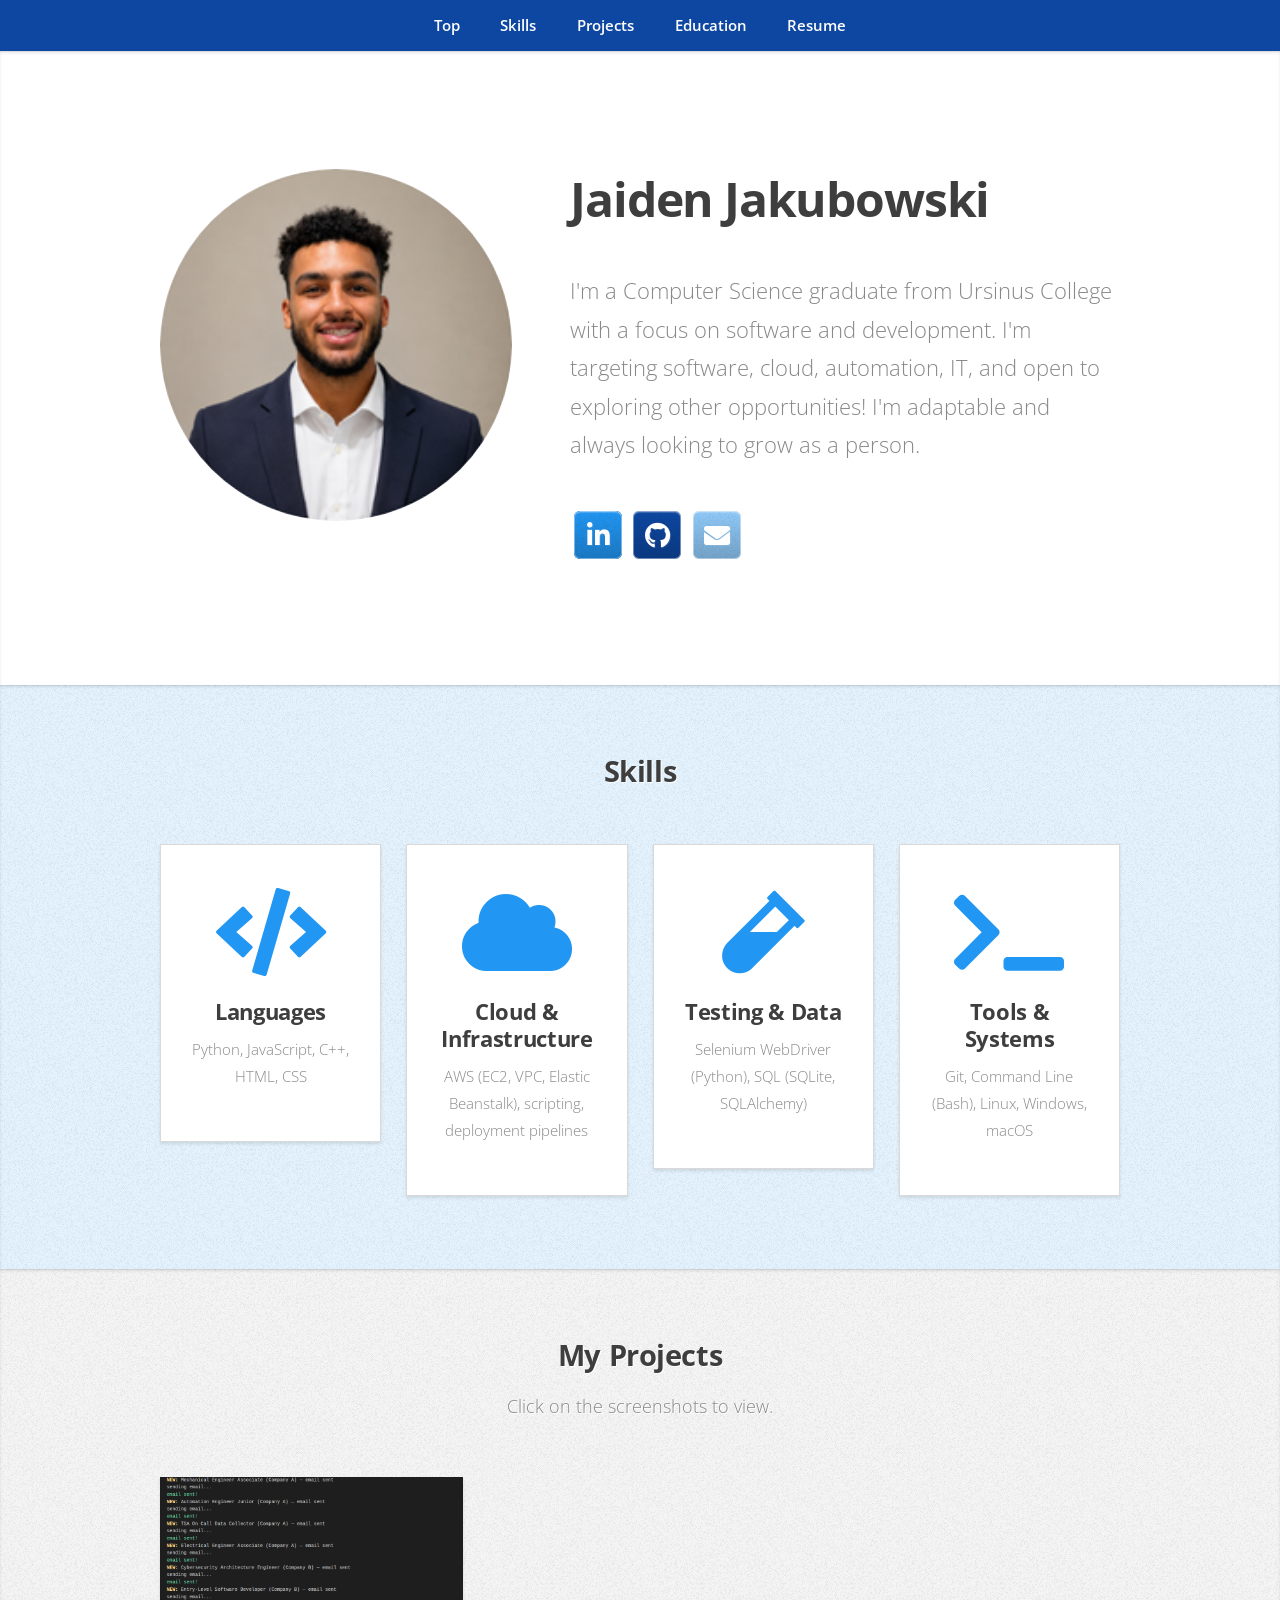
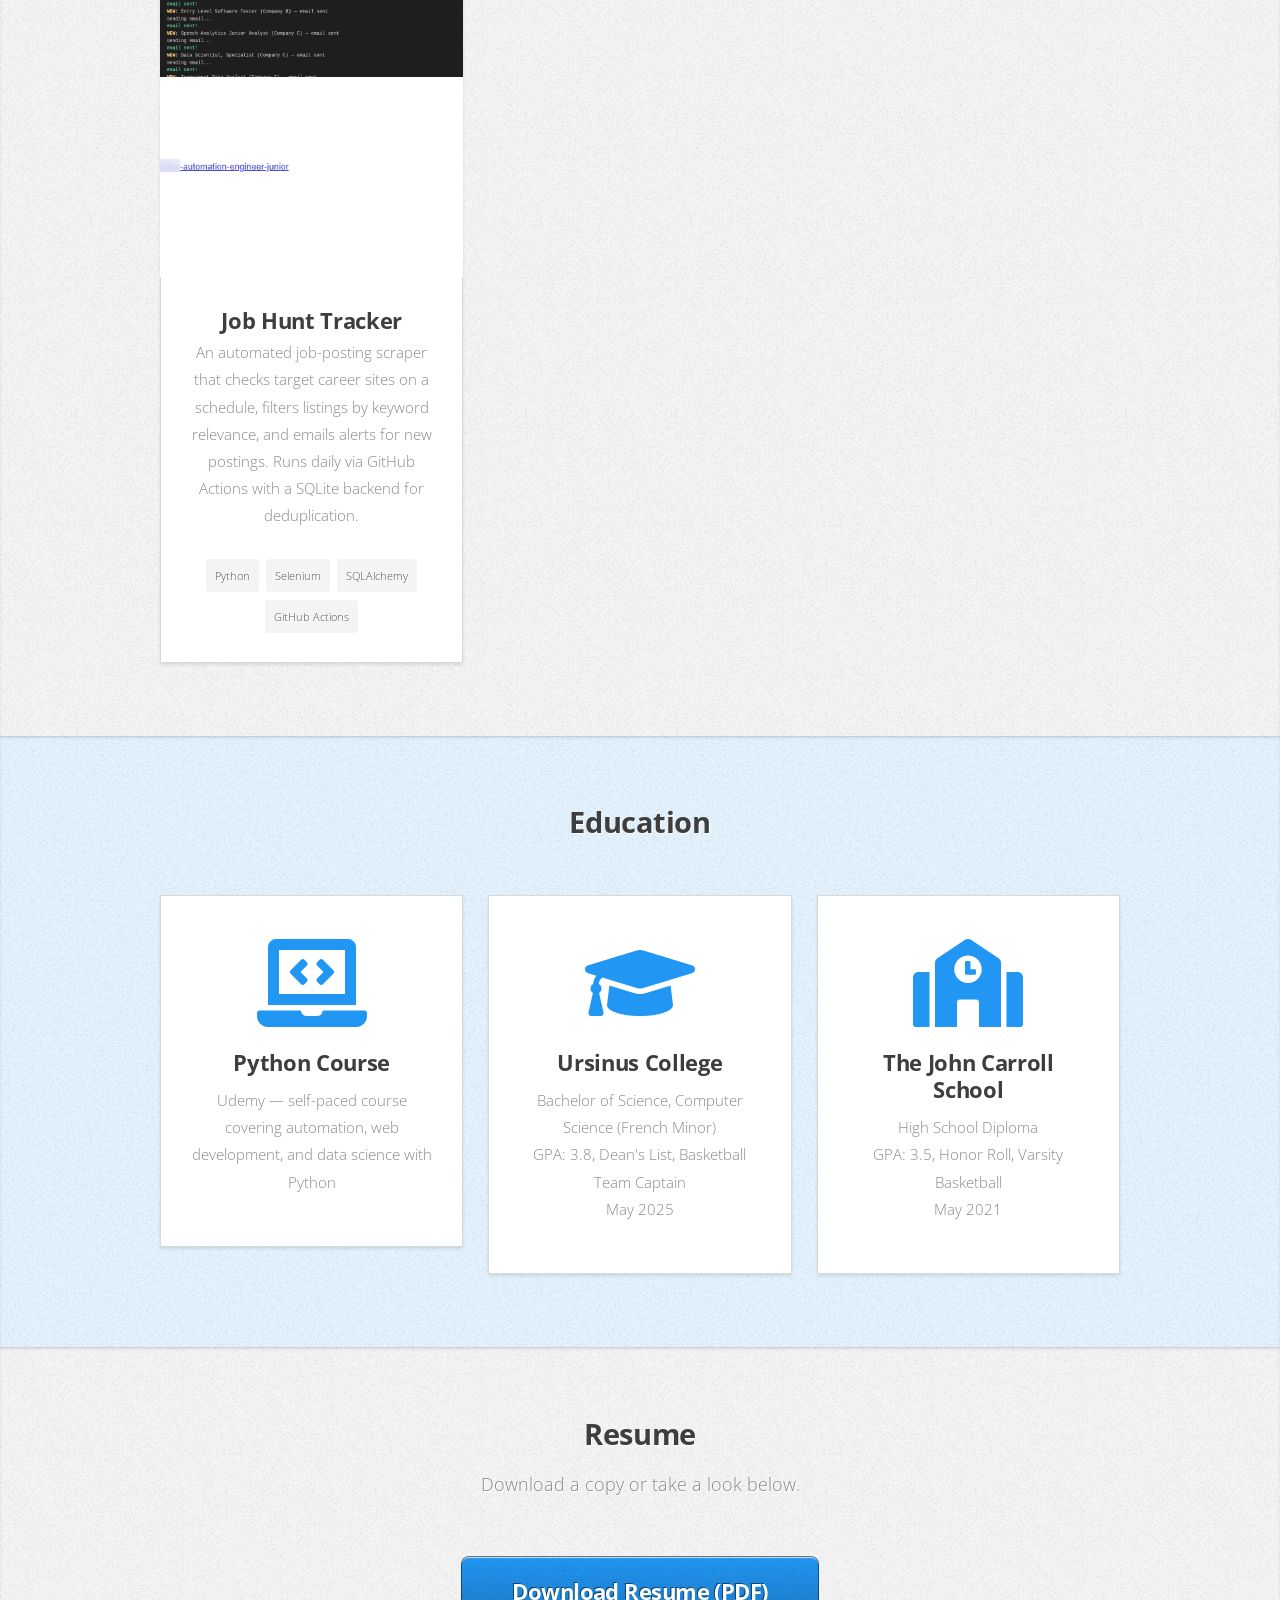
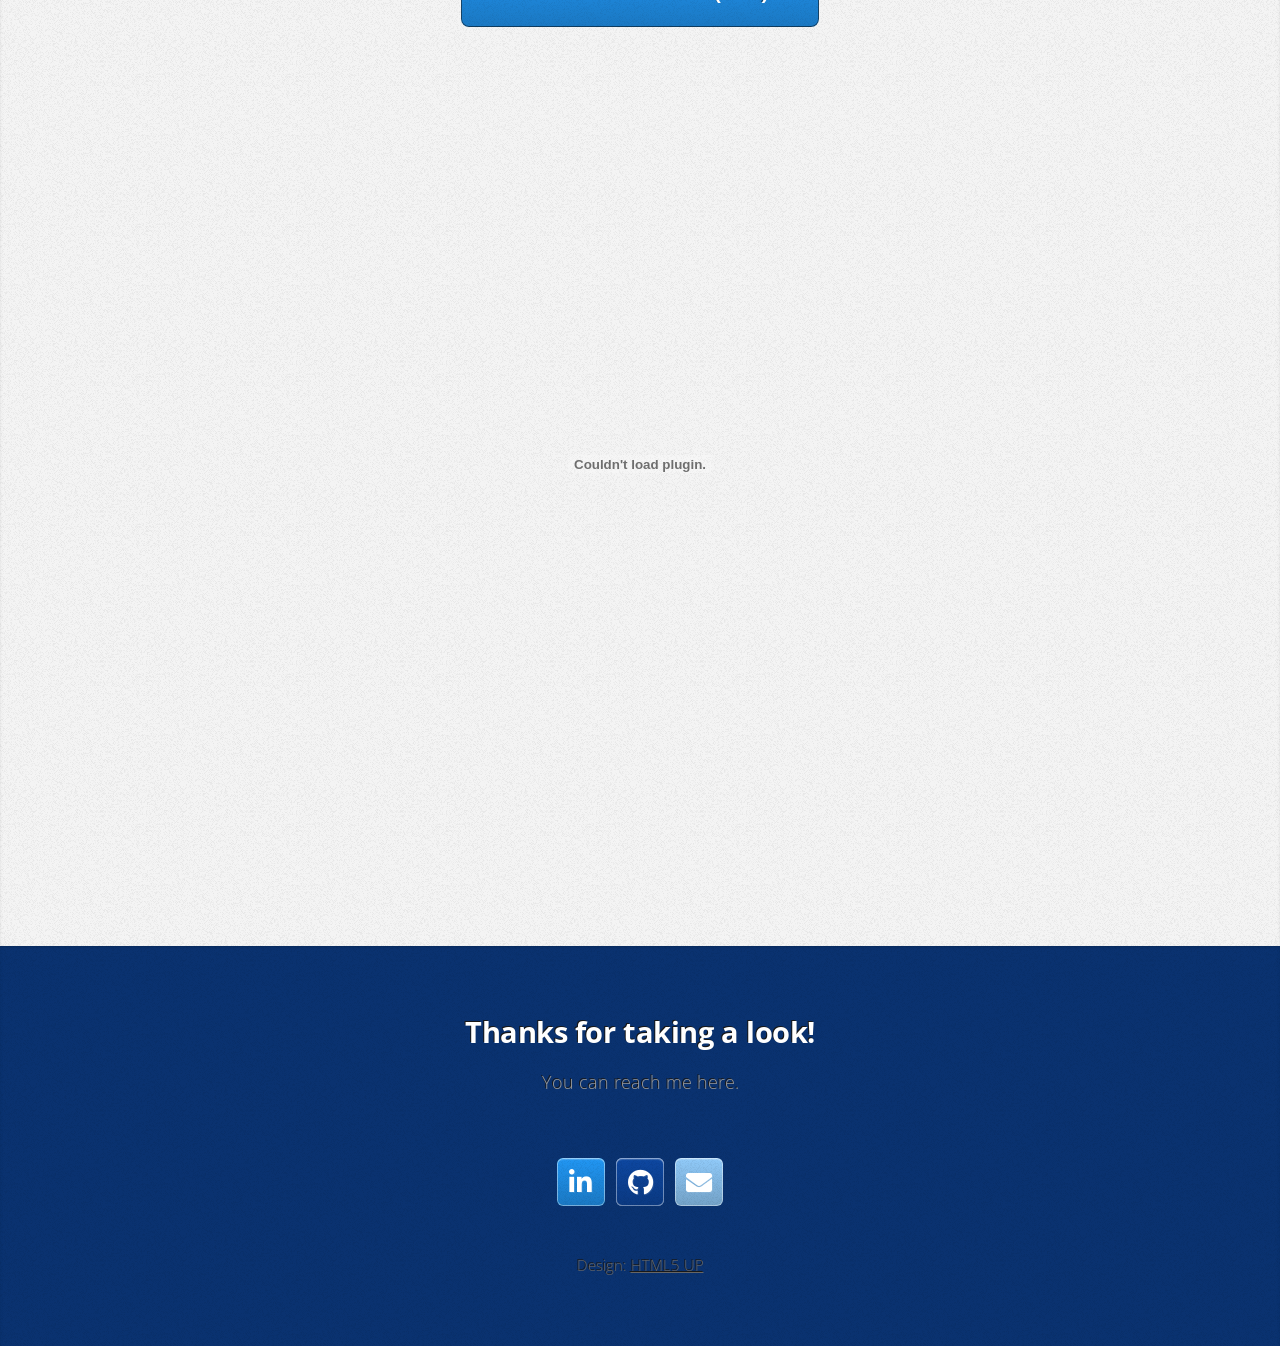
==== commit 26da24a2: "Merge branch 'main' of https://github.com/jaidenjaku/portfolio-site" ====
--- a/index.html
+++ b/index.html
@@ -51,9 +51,7 @@
 						<h1><strong>Jaiden Jakubowski</strong></h1>
 					</header>
 					<p>I'm a Computer Science graduate from Ursinus College with a focus on software and development.
-						I'm targeting entry-level software, cloud, automation, or IT roles, building out projects like
-						this site to showcase what I can
-						do, and always looking to grow as a developer.</p>
+						I'm targeting software, cloud, automation, IT, and open to exploring other opportunities! I'm adaptable and always looking to grow as a person.</p>
 					<div>
 						<ul class="social">
 							<li><a href="https://www.linkedin.com/in/jaiden-jakubowski/" target="_blank"
@@ -151,7 +149,7 @@
 				<div class="col-4 col-6-medium col-12-small">
 					<section class="box style1">
 						<span class="icon solid featured fa-laptop-code"></span>
-						<h3>Python Bootcamp</h3>
+						<h3>Python Course</h3>
 						<p>Udemy — self-paced course covering automation, web development, and data science with Python
 						</p>
 					</section>
@@ -238,4 +236,4 @@
 
 </body>
 
-</html>+</html>
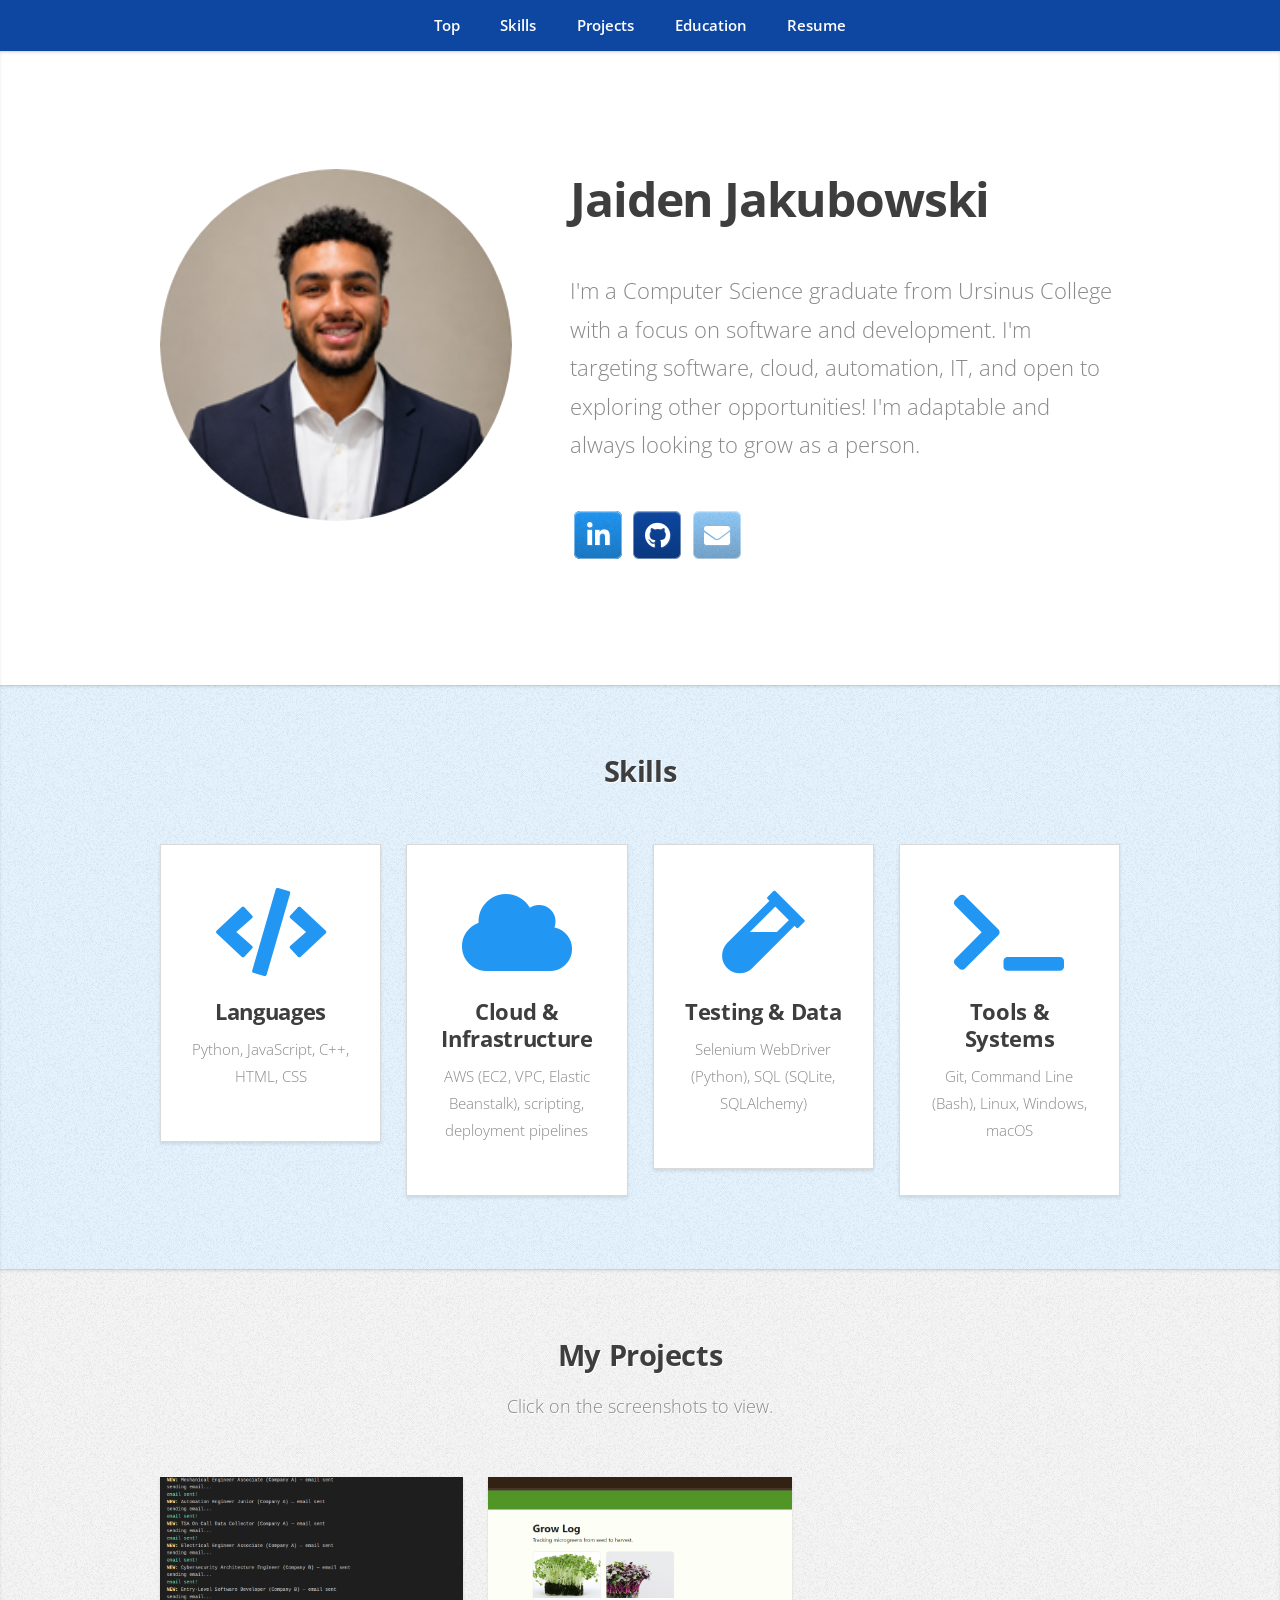
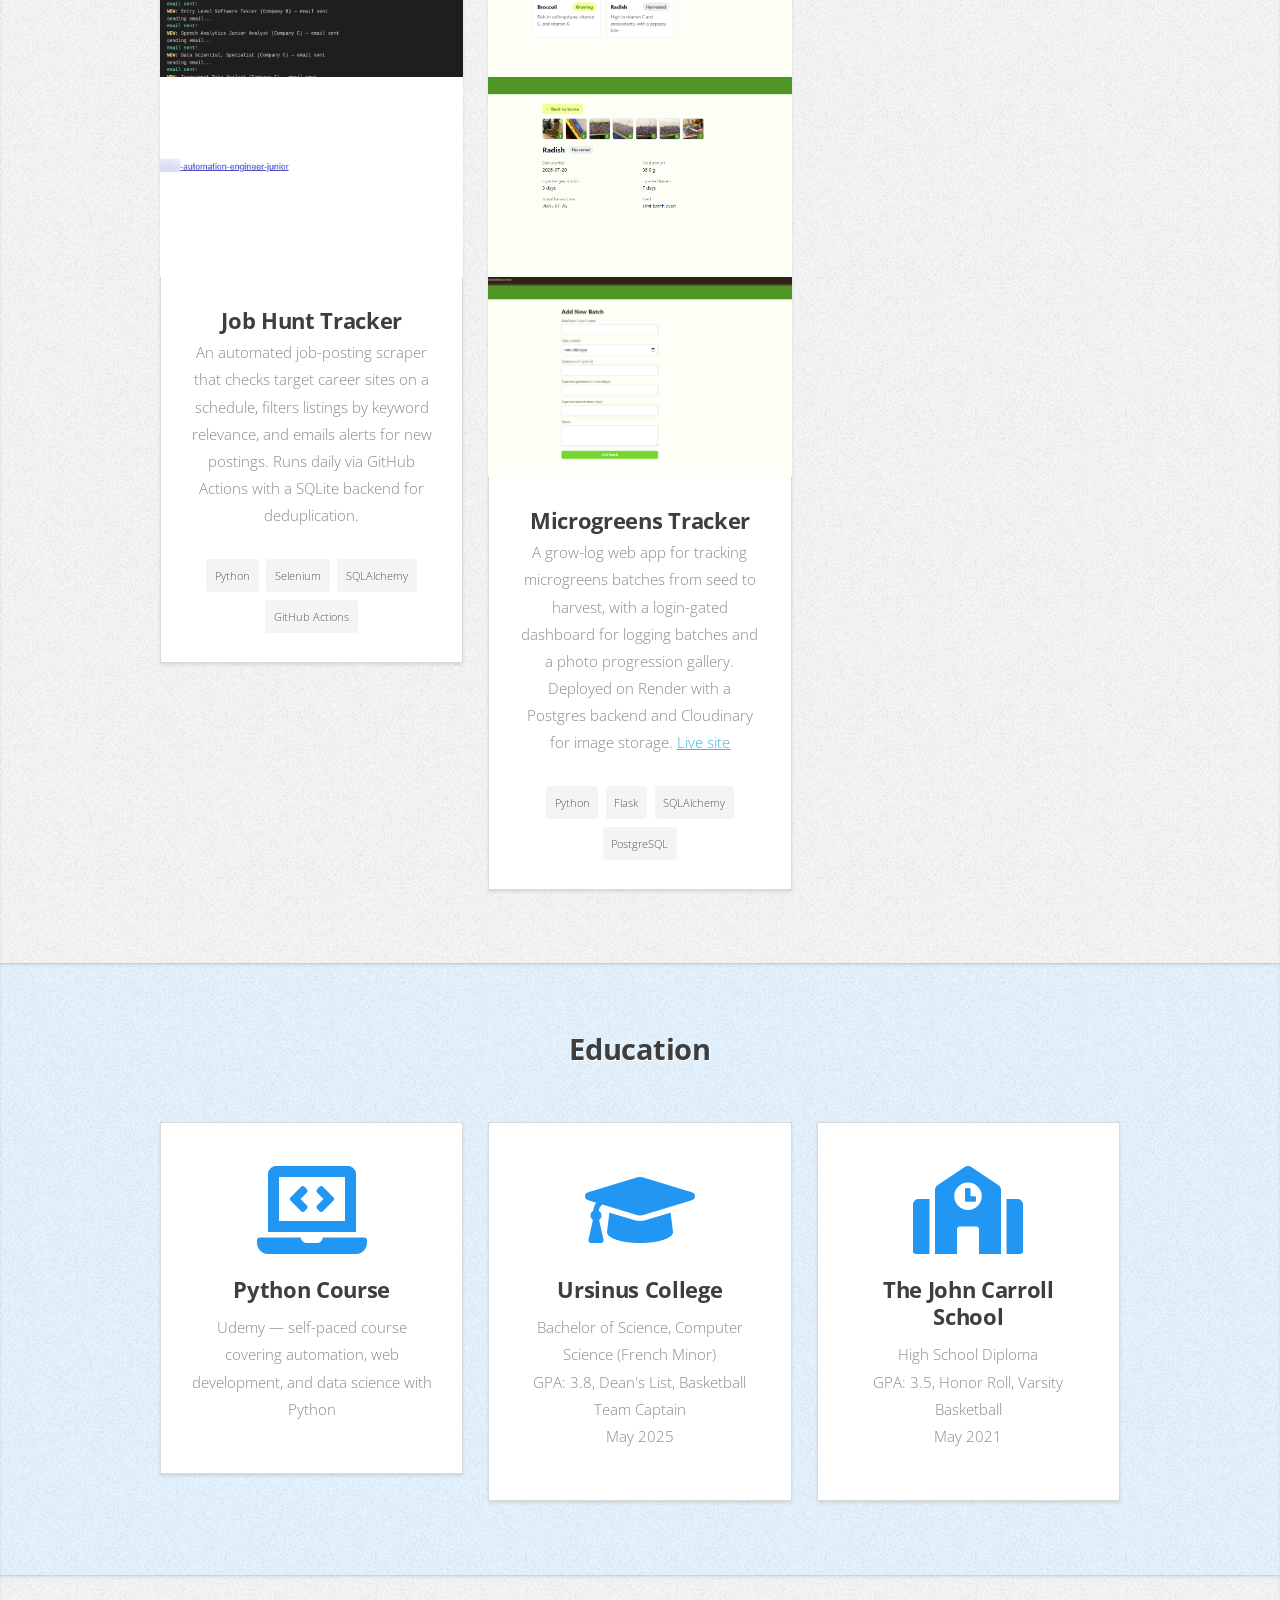
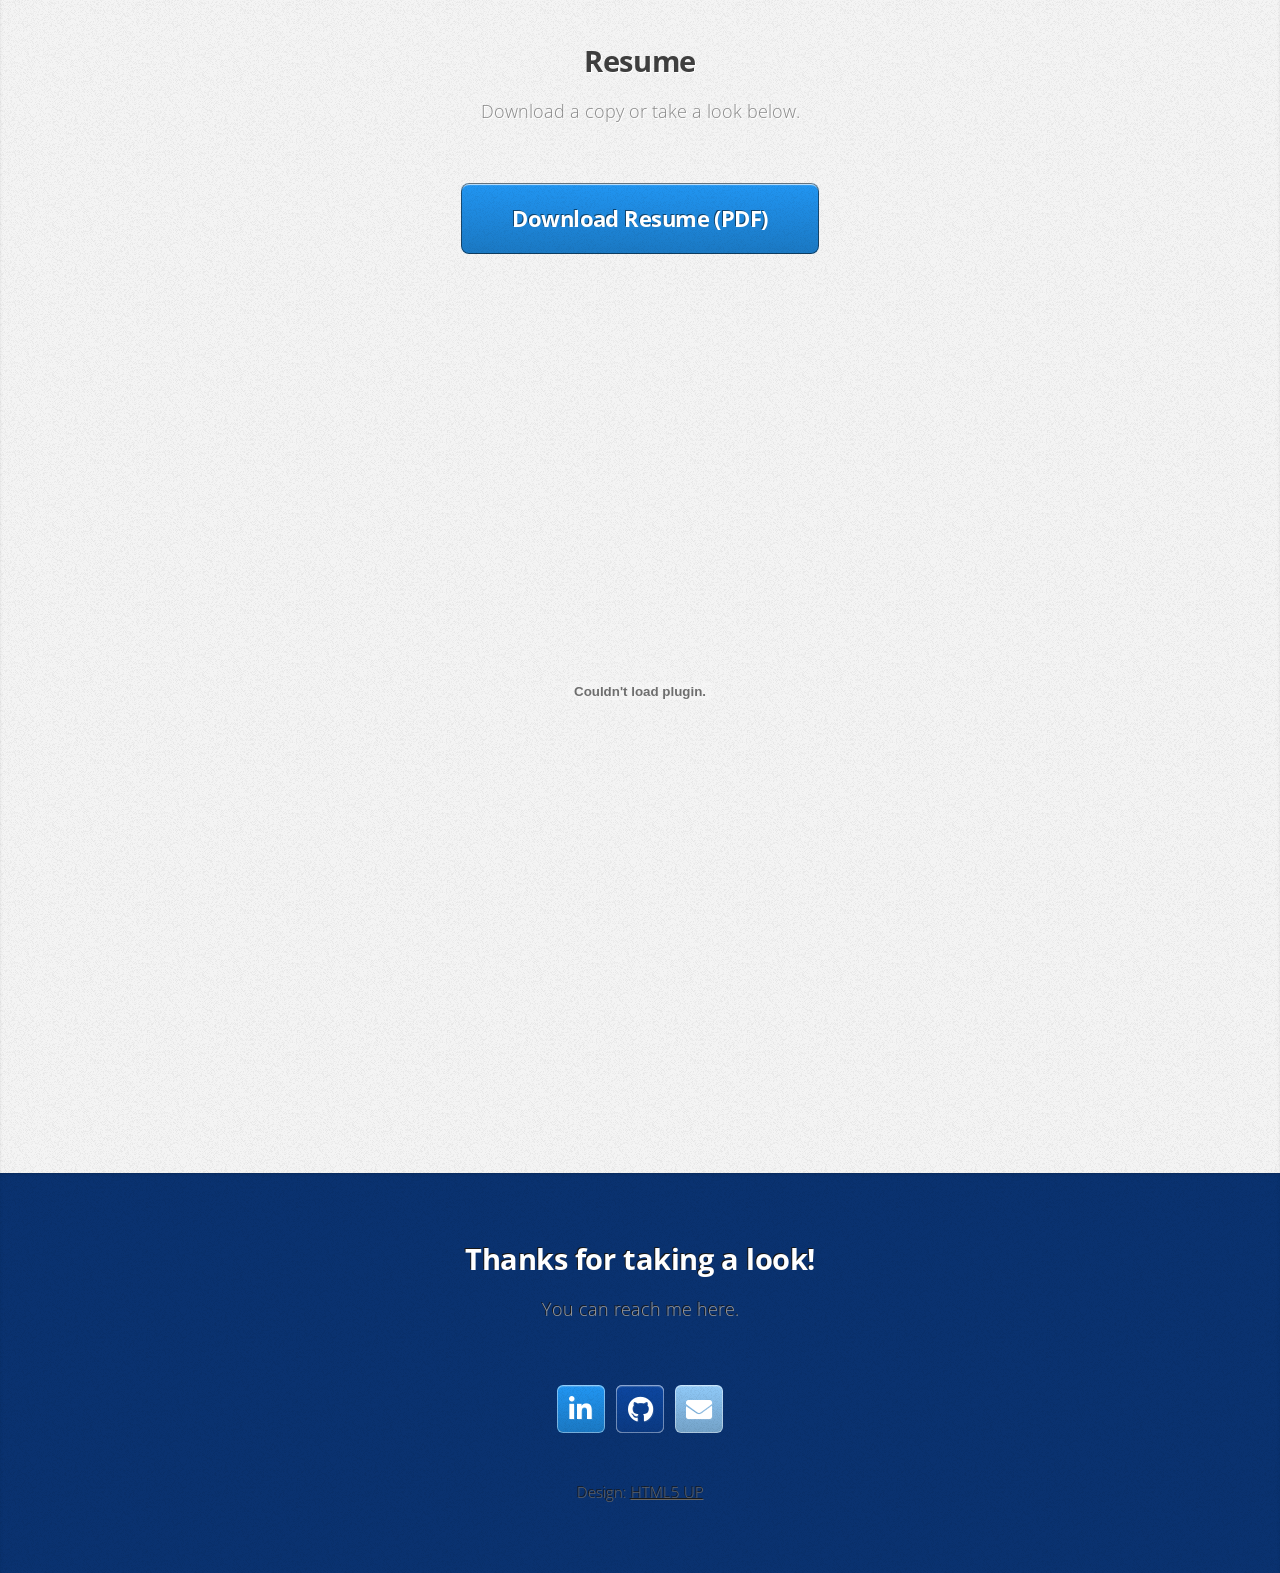
==== commit f0adba07: "Add microgreens tracker project" ====
--- a/index.html
+++ b/index.html
@@ -117,10 +117,10 @@
 			<div class="row">
 				<div class="col-4 col-6-medium col-12-small">
 					<article class="box style2">
-						<a href="static/images/job-hunt-tracker-terminal-ss.png" target="_blank"
-							class="image featured"><img src="static/images/job-hunt-tracker-terminal-ss.png"
+						<a href="static/images/job-hunt-tracker-terminal-ss.png" class="image featured"><img
+								src="static/images/job-hunt-tracker-terminal-ss.png"
 								alt="Job Hunt Tracker screenshot" /></a>
-						<a href="static/images/email_alert_2_blurred.png" target="_blank" class="image featured"><img
+						<a href="static/images/email_alert_2_blurred.png" class="image featured"><img
 								src="static/images/email_alert_2_blurred.png" alt="Job Hunt Tracker screenshot" /></a>
 						<h3><a href="https://github.com/jaidenjaku/job-hunt-tracker" target="_blank">Job Hunt
 								Tracker</a></h3>
@@ -135,6 +135,28 @@
 						</ul>
 					</article>
 				</div>
+				<div class="col-4 col-6-medium col-12-small">
+					<article class="box style2">
+						<a href="static/images/home-page.PNG" class="image featured"><img
+								src="static/images/home-page.PNG" alt="Microgreens Tracker home page screenshot" /></a>
+						<a href="static/images/batch_details_page.PNG" class="image featured"><img
+								src="static/images/batch_details_page.PNG" alt="Microgreens Tracker batch details screenshot" /></a>
+						<a href="static/images/add-new-batch.PNG" class="image featured"><img
+								src="static/images/add-new-batch.PNG" alt="Microgreens Tracker add batch screenshot" /></a>
+						<h3><a href="https://github.com/jaidenjaku/microgreens-tracker" target="_blank">Microgreens
+								Tracker</a></h3>
+						<p>A grow-log web app for tracking microgreens batches from seed to harvest, with a
+							login-gated dashboard for logging batches and a photo progression gallery. Deployed on
+							Render with a Postgres backend and Cloudinary for image storage. <a
+								href="https://thegoodgreens.onrender.com/" target="_blank">Live site</a></p>
+						<ul class="badges">
+							<li>Python</li>
+							<li>Flask</li>
+							<li>SQLAlchemy</li>
+							<li>PostgreSQL</li>
+						</ul>
+					</article>
+				</div>
 			</div>
 		</div>
 	</article>
@@ -226,6 +248,12 @@
 		</div>
 	</article>
 
+	<!-- Lightbox -->
+	<div id="lightbox">
+		<span class="lightbox-close">&times;</span>
+		<img src="" alt="" />
+	</div>
+
 	<!-- Scripts -->
 	<script src="static/assets/js/jquery.min.js"></script>
 	<script src="static/assets/js/jquery.scrolly.min.js"></script>
--- a/static/assets/css/main.css
+++ b/static/assets/css/main.css
@@ -2528,4 +2528,39 @@
 	width: 100%;
 	height: 100%;
 	object-fit: cover;
+}
+
+#lightbox {
+	display: none;
+	position: fixed;
+	top: 0;
+	left: 0;
+	width: 100%;
+	height: 100%;
+	background: rgba(0, 0, 0, 0.85);
+	z-index: 10000;
+	align-items: center;
+	justify-content: center;
+	cursor: zoom-out;
+}
+
+#lightbox.active {
+	display: flex;
+}
+
+#lightbox img {
+	max-width: 90%;
+	max-height: 90%;
+	box-shadow: 0 0 40px rgba(0, 0, 0, 0.5);
+	cursor: default;
+}
+
+#lightbox .lightbox-close {
+	position: absolute;
+	top: 20px;
+	right: 30px;
+	color: #fff;
+	font-size: 2.5em;
+	line-height: 1;
+	cursor: pointer;
 }
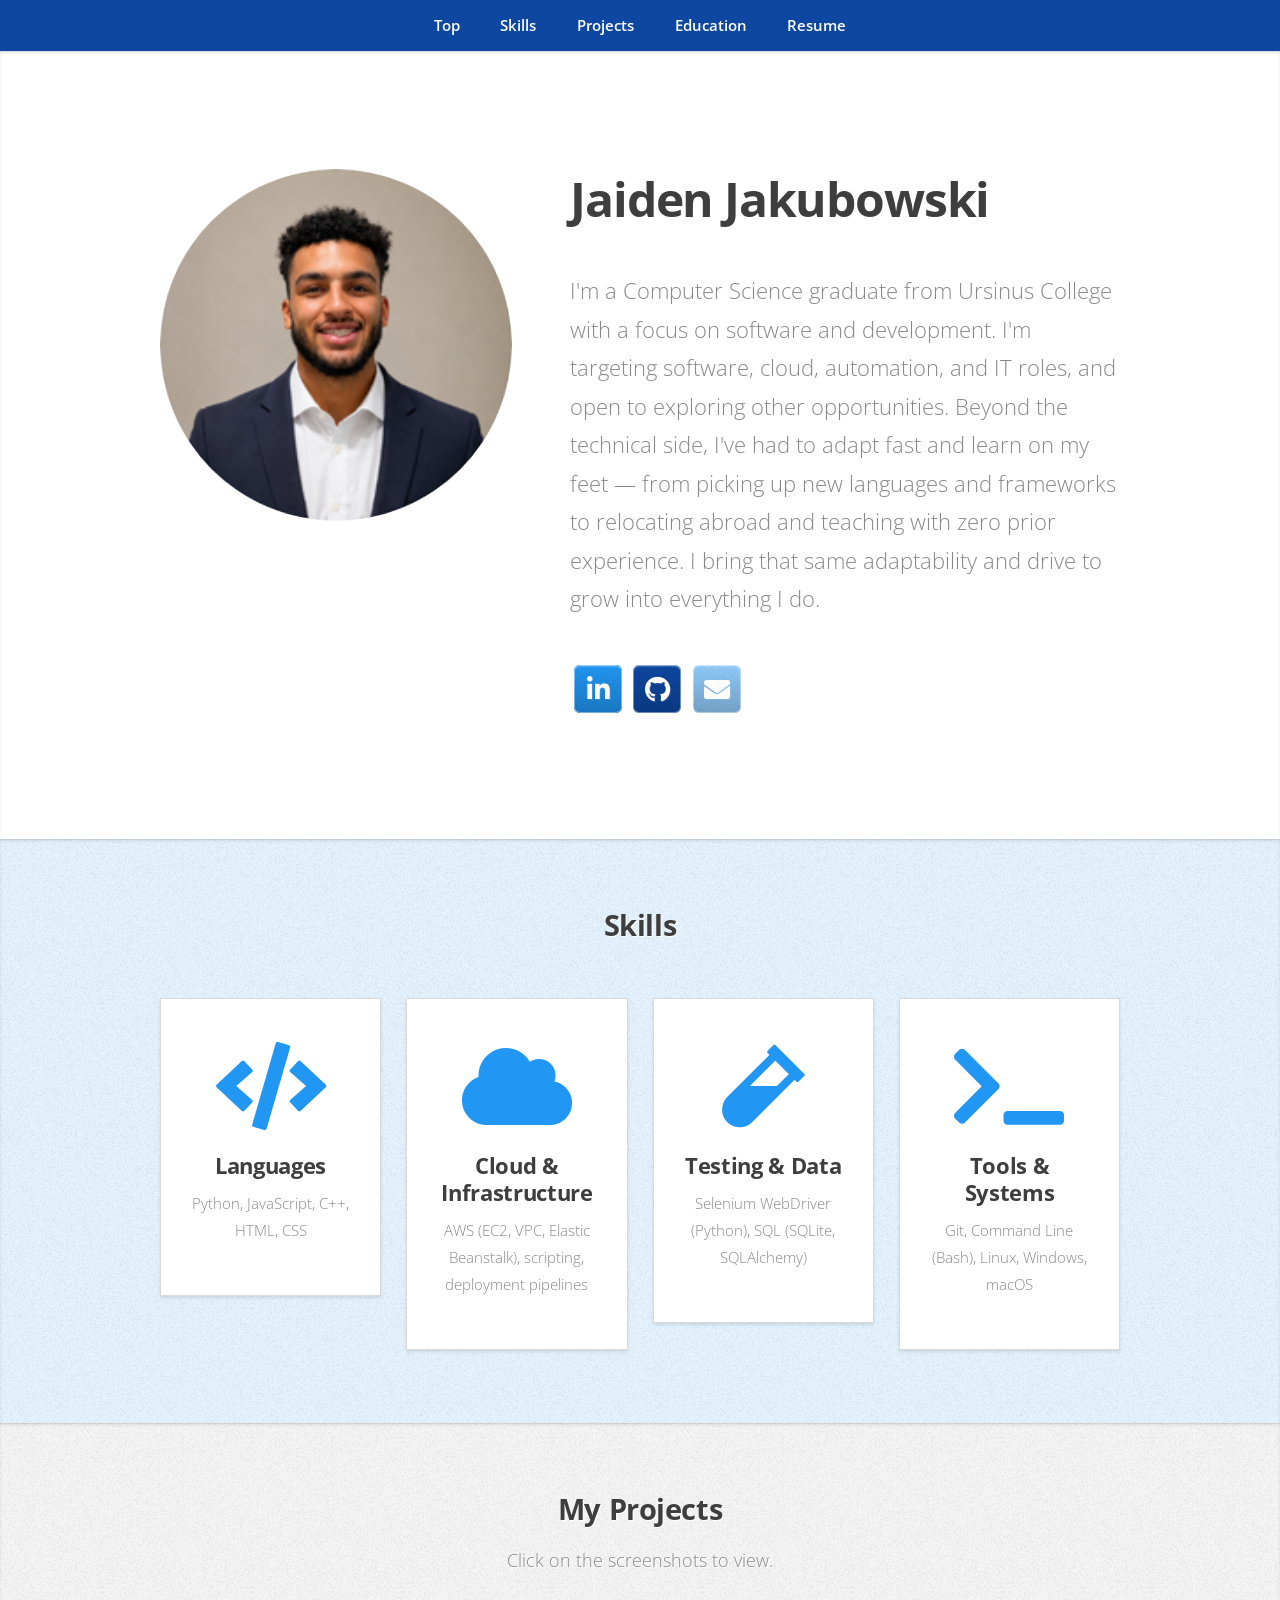
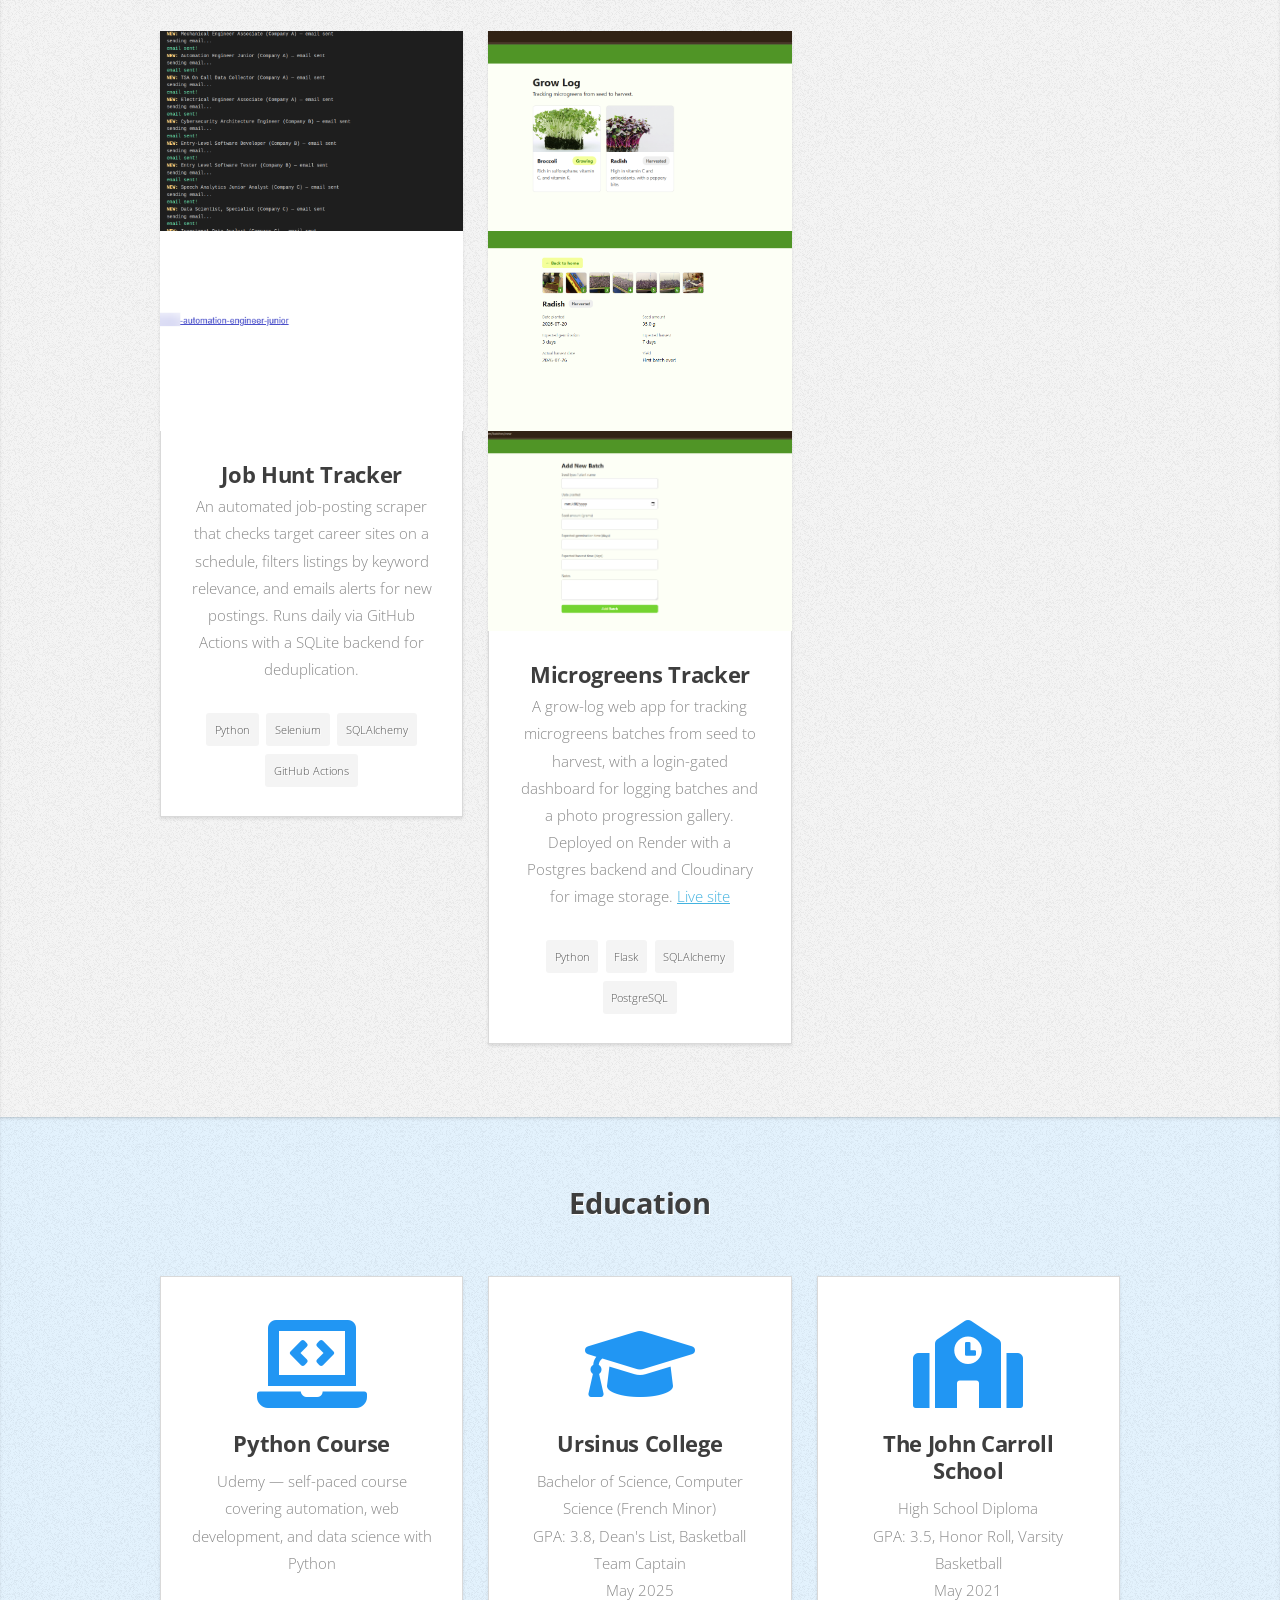
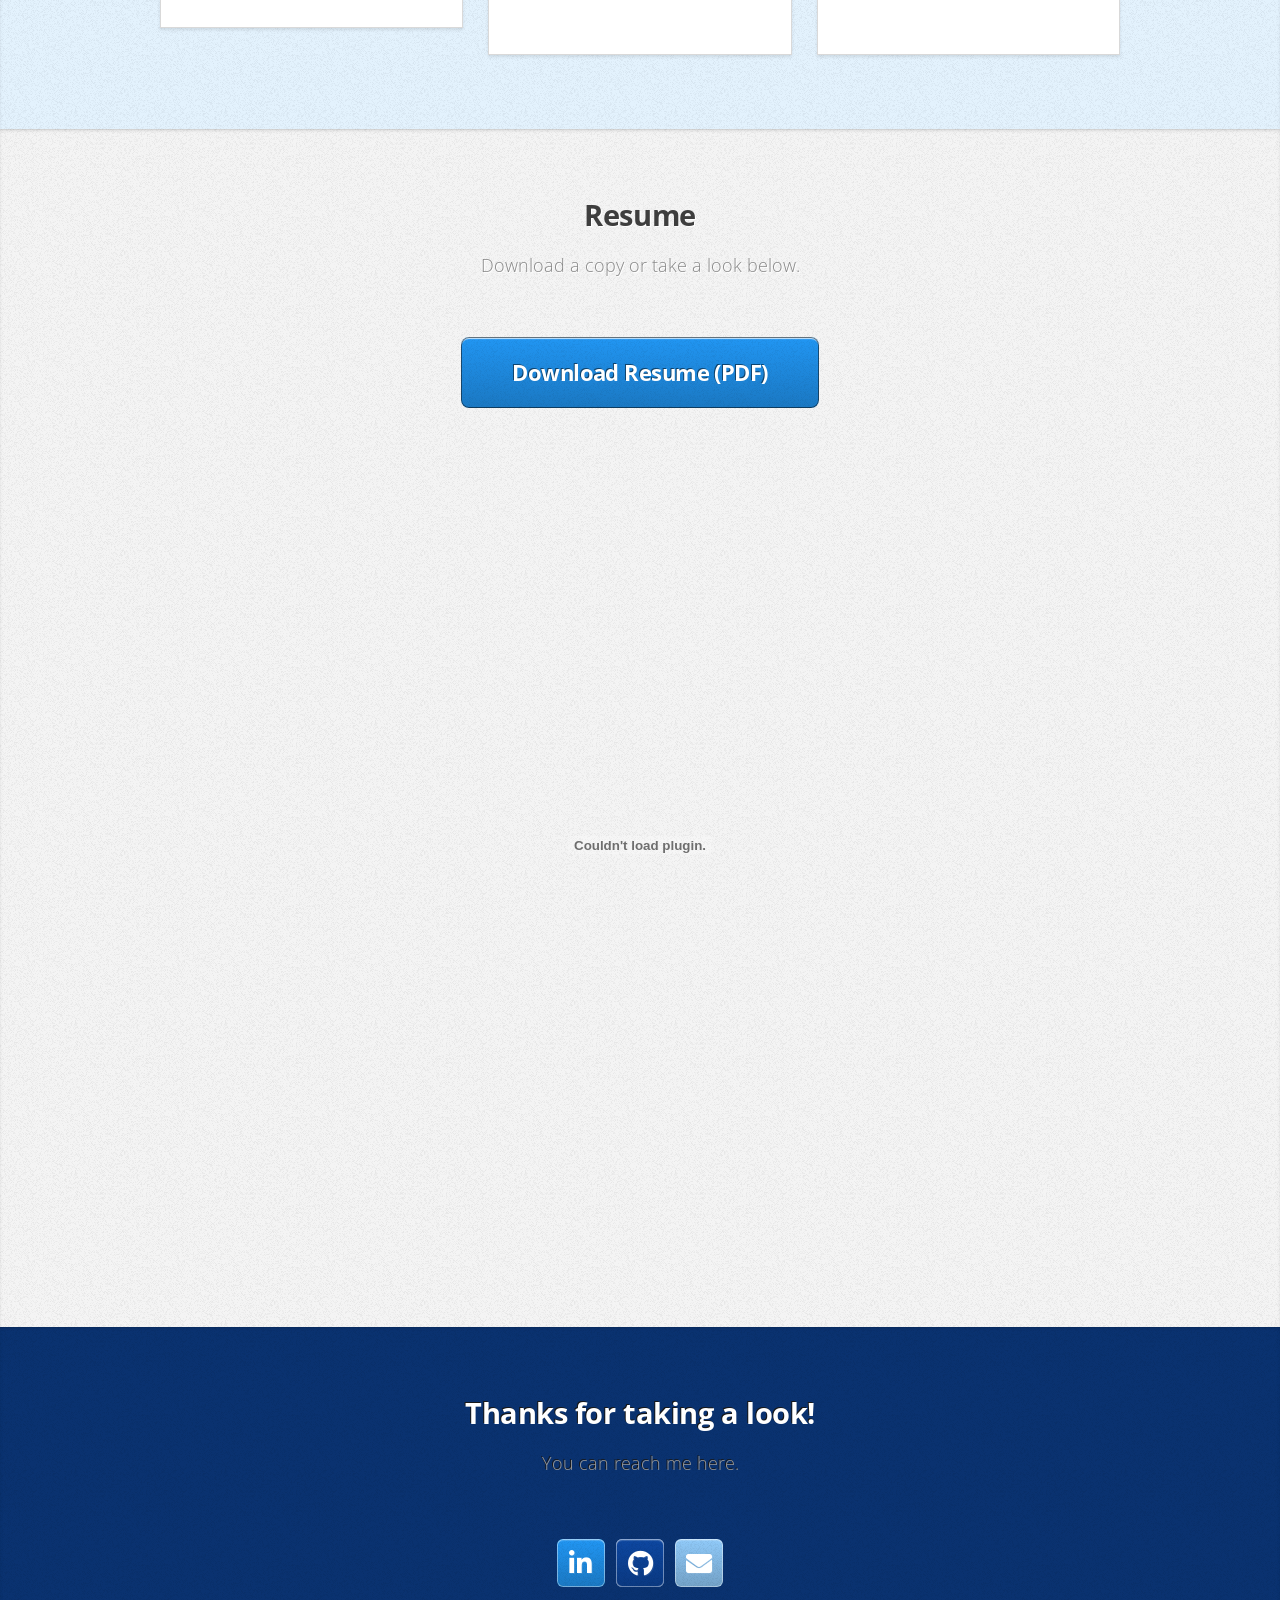
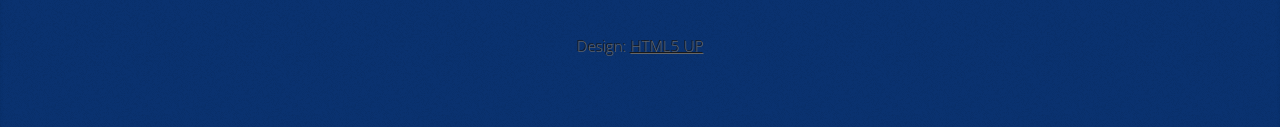
==== commit 3ca23eb3: "Update index.html" ====
--- a/index.html
+++ b/index.html
@@ -50,8 +50,9 @@
 					<header>
 						<h1><strong>Jaiden Jakubowski</strong></h1>
 					</header>
-					<p>I'm a Computer Science graduate from Ursinus College with a focus on software and development.
-						I'm targeting software, cloud, automation, IT, and open to exploring other opportunities! I'm adaptable and always looking to grow as a person.</p>
+					<p>I'm a Computer Science graduate from Ursinus College with a focus on software and development. I'm targeting software, cloud, automation, and IT roles, and open to exploring other opportunities. 
+						Beyond the technical side, I've had to adapt fast and learn on my feet — from picking up new languages and frameworks to relocating abroad and teaching with zero prior experience. 
+						I bring that same adaptability and drive to grow into everything I do.</p>
 					<div>
 						<ul class="social">
 							<li><a href="https://www.linkedin.com/in/jaiden-jakubowski/" target="_blank"
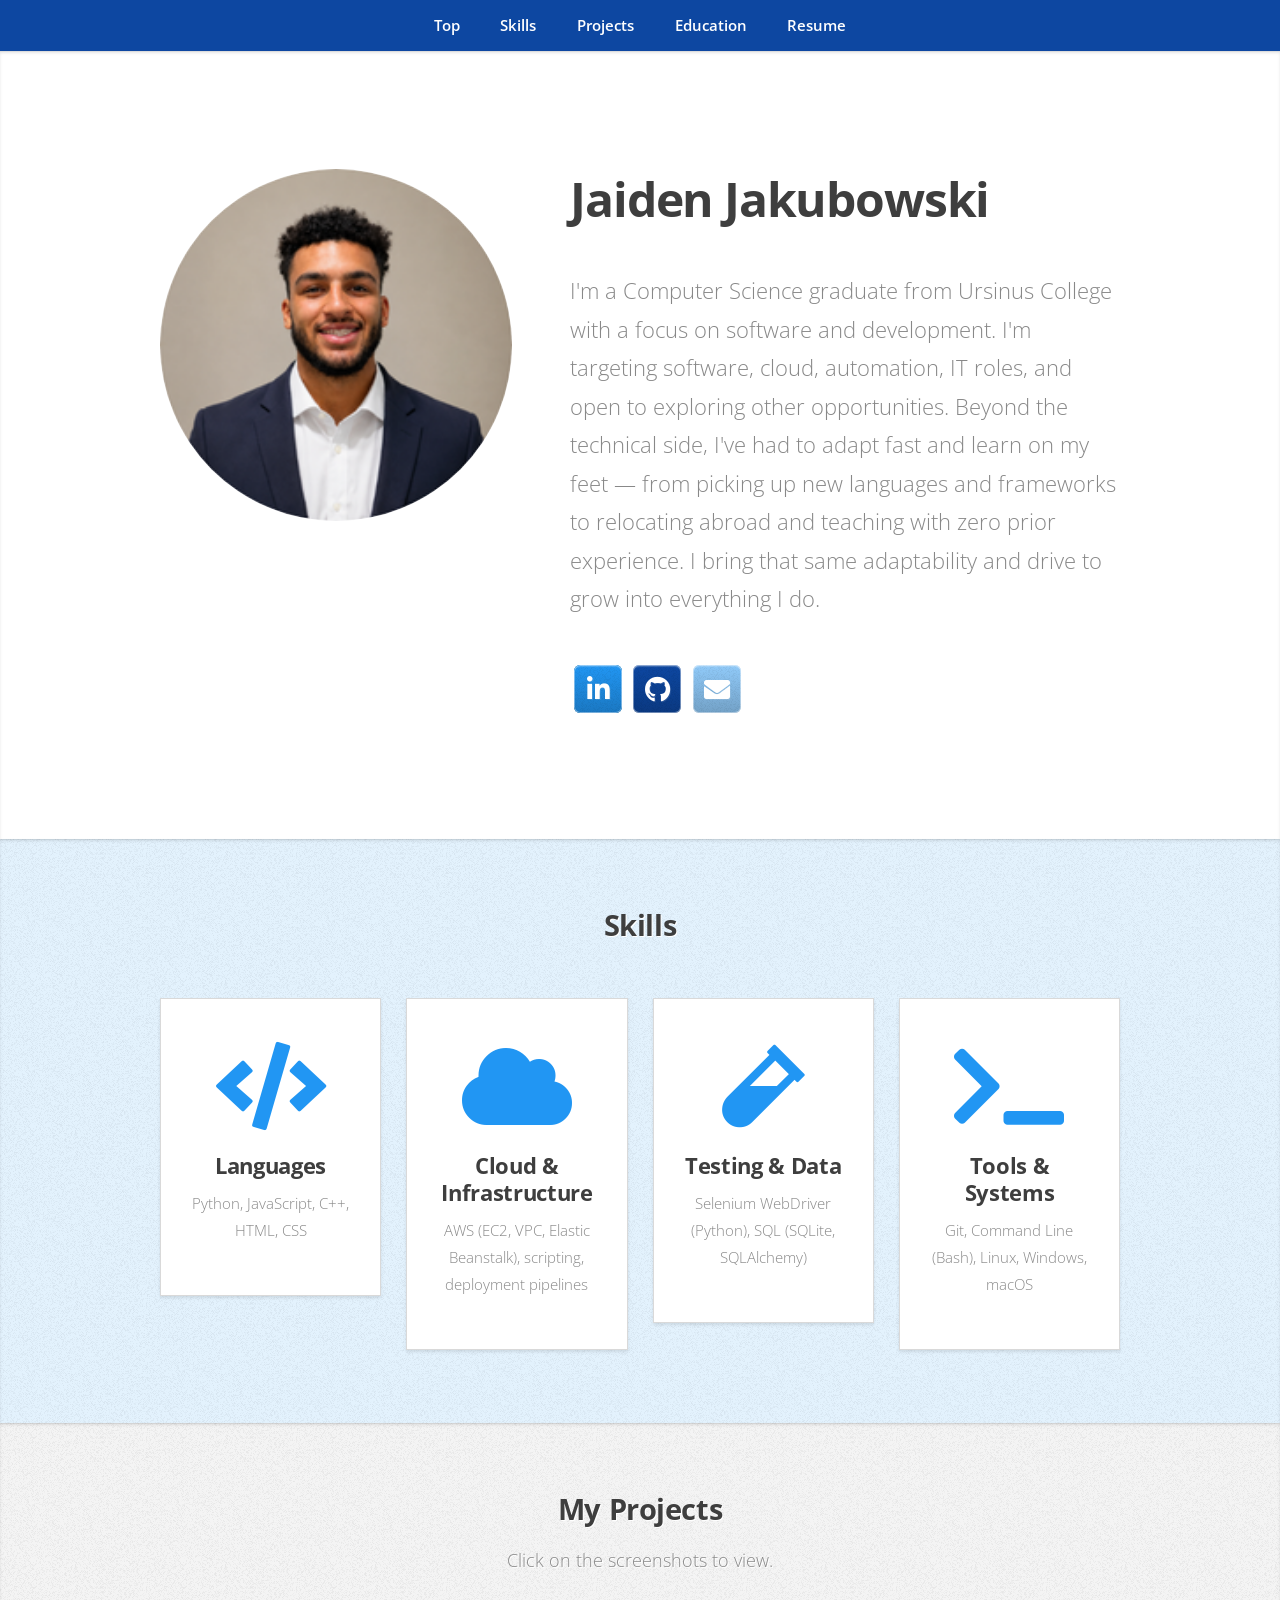
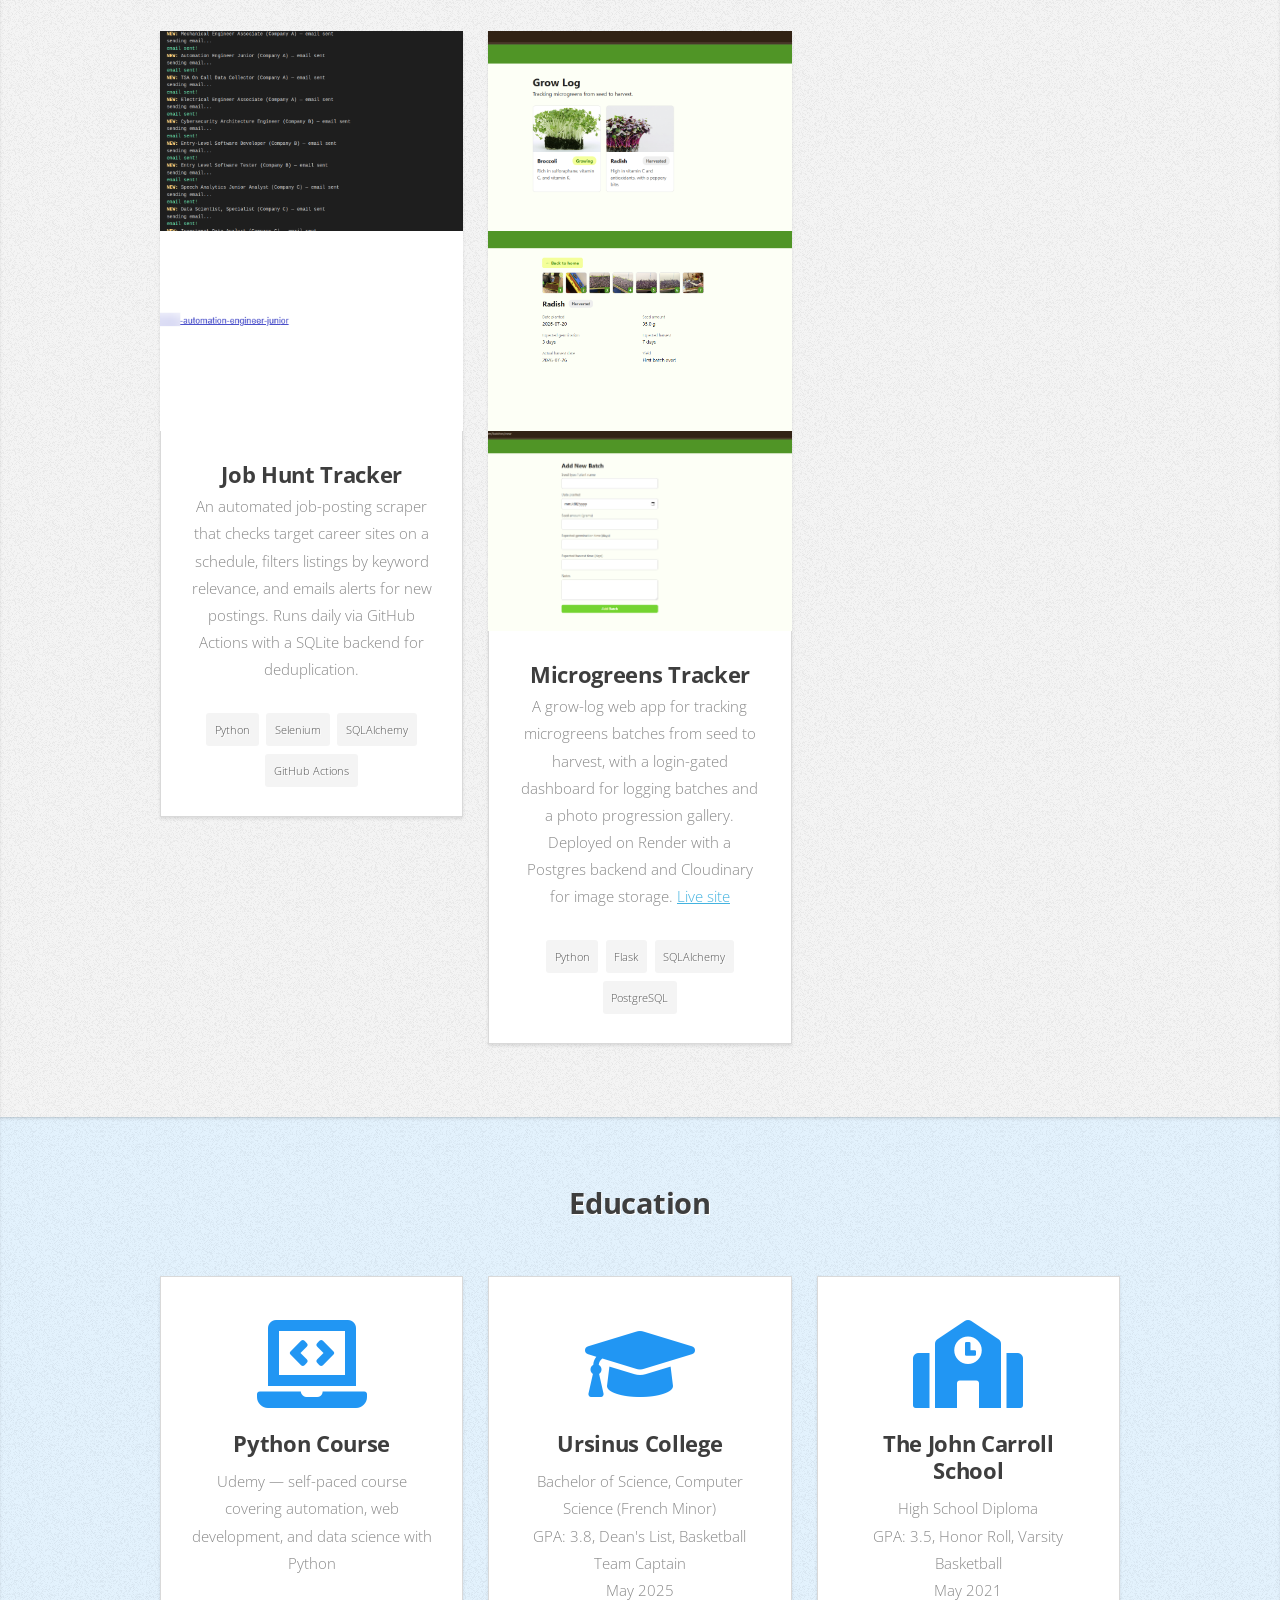
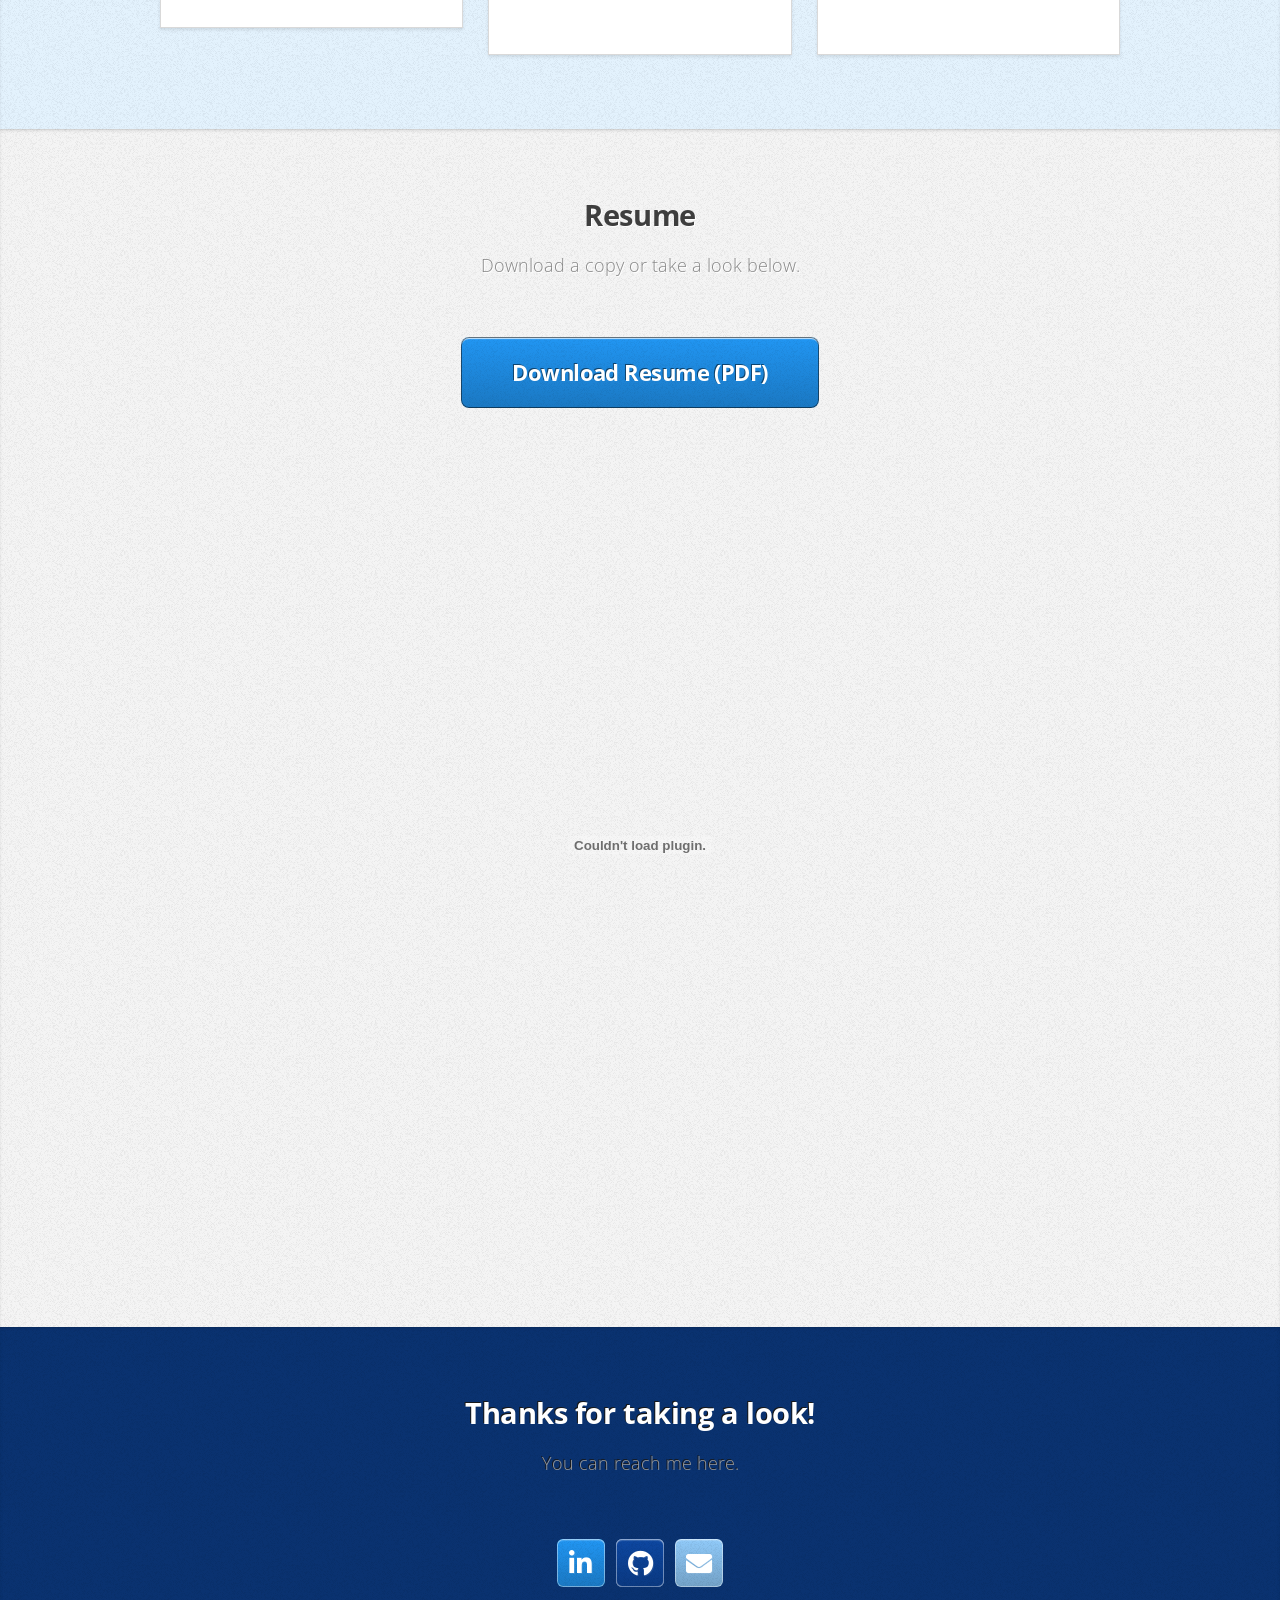
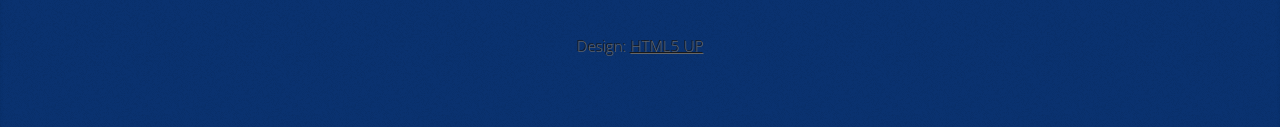
==== commit 03cc6ada: "Update index.html" ====
--- a/index.html
+++ b/index.html
@@ -50,7 +50,7 @@
 					<header>
 						<h1><strong>Jaiden Jakubowski</strong></h1>
 					</header>
-					<p>I'm a Computer Science graduate from Ursinus College with a focus on software and development. I'm targeting software, cloud, automation, and IT roles, and open to exploring other opportunities. 
+					<p>I'm a Computer Science graduate from Ursinus College with a focus on software and development. I'm targeting software, cloud, automation, IT roles, and open to exploring other opportunities. 
 						Beyond the technical side, I've had to adapt fast and learn on my feet — from picking up new languages and frameworks to relocating abroad and teaching with zero prior experience. 
 						I bring that same adaptability and drive to grow into everything I do.</p>
 					<div>
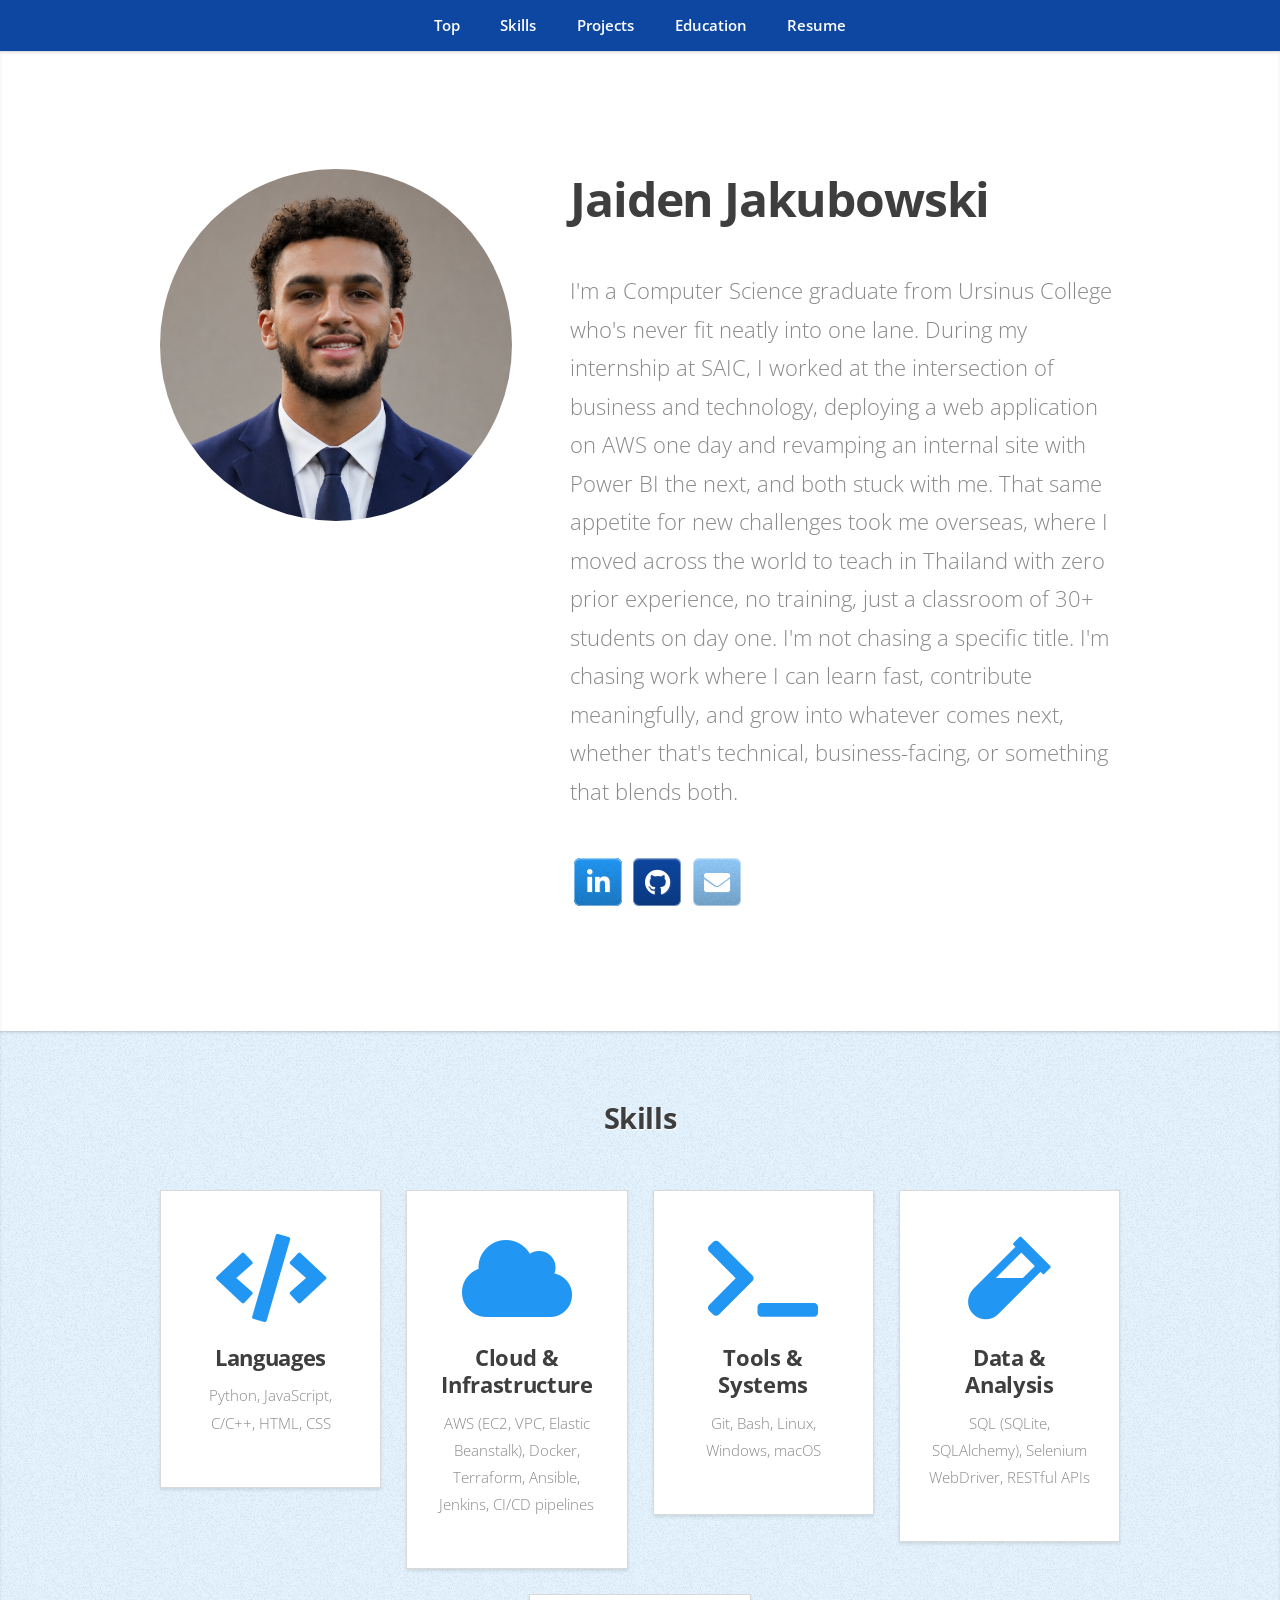
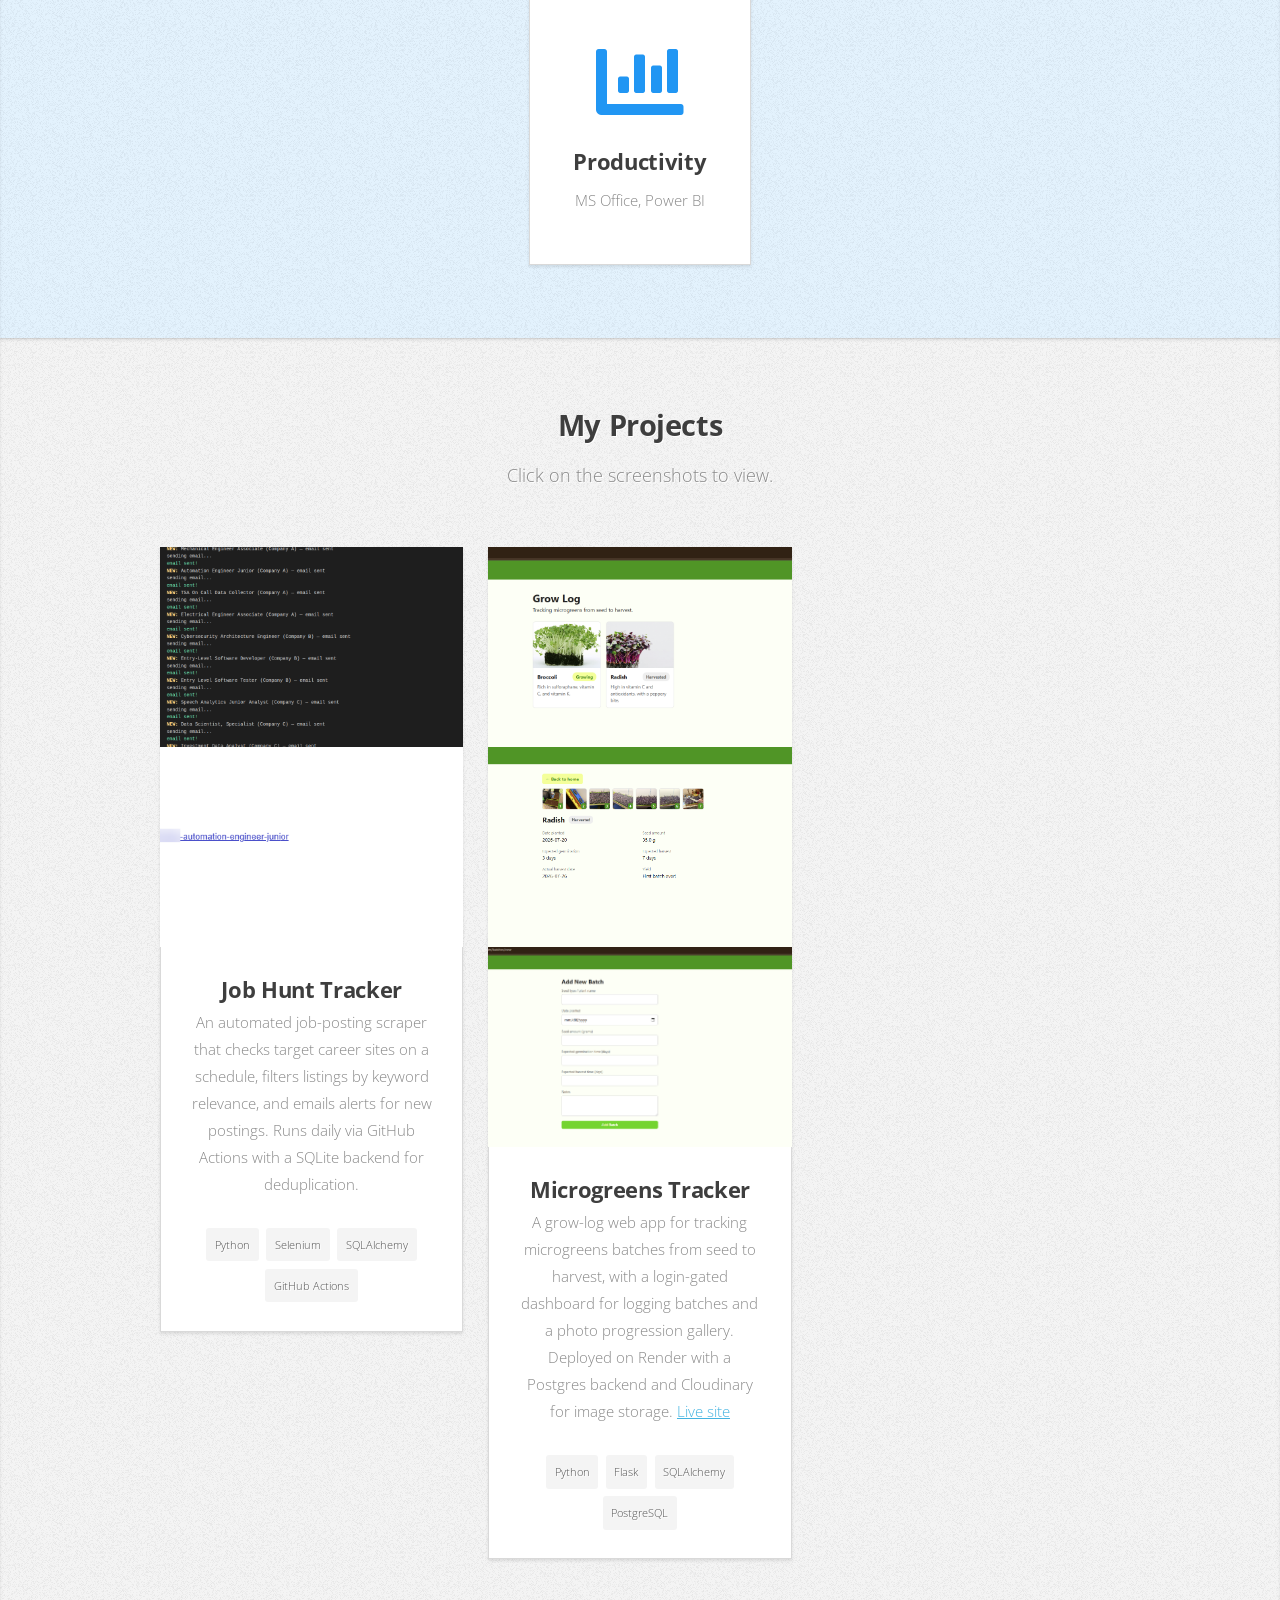
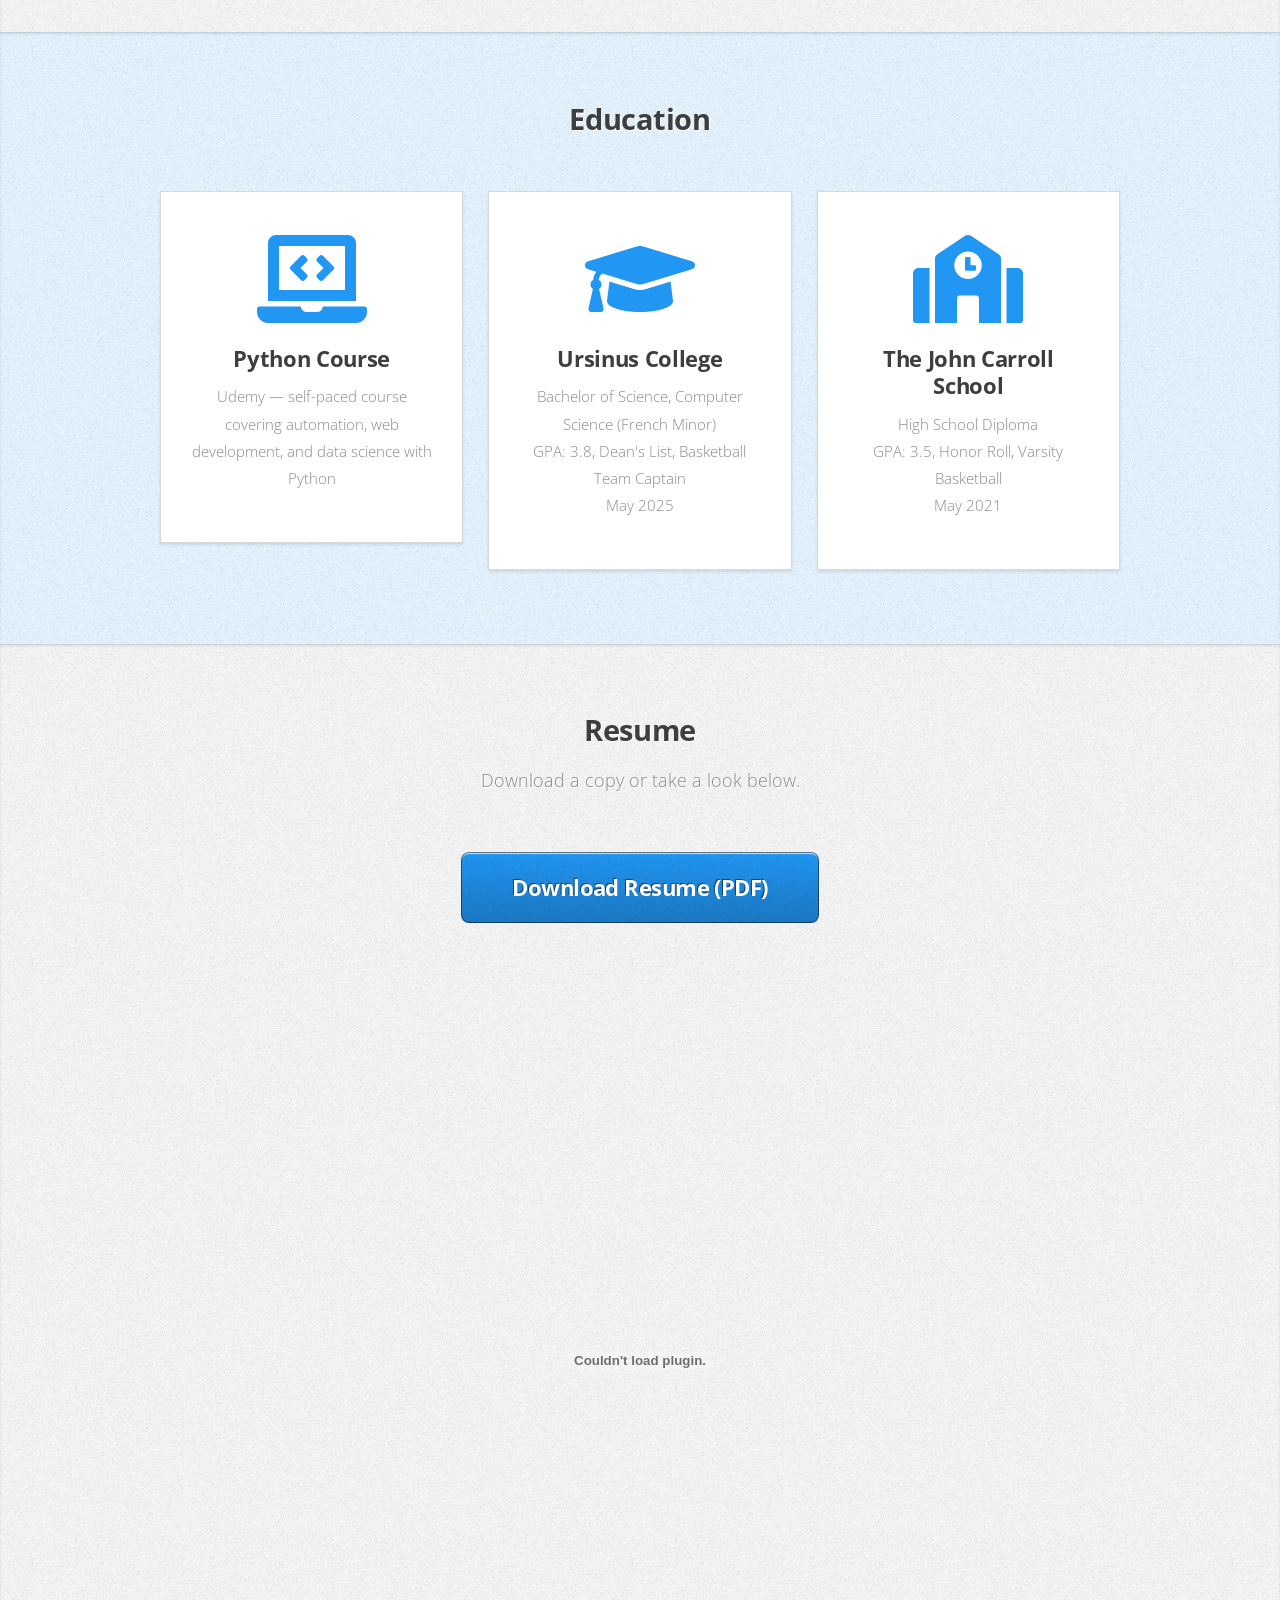
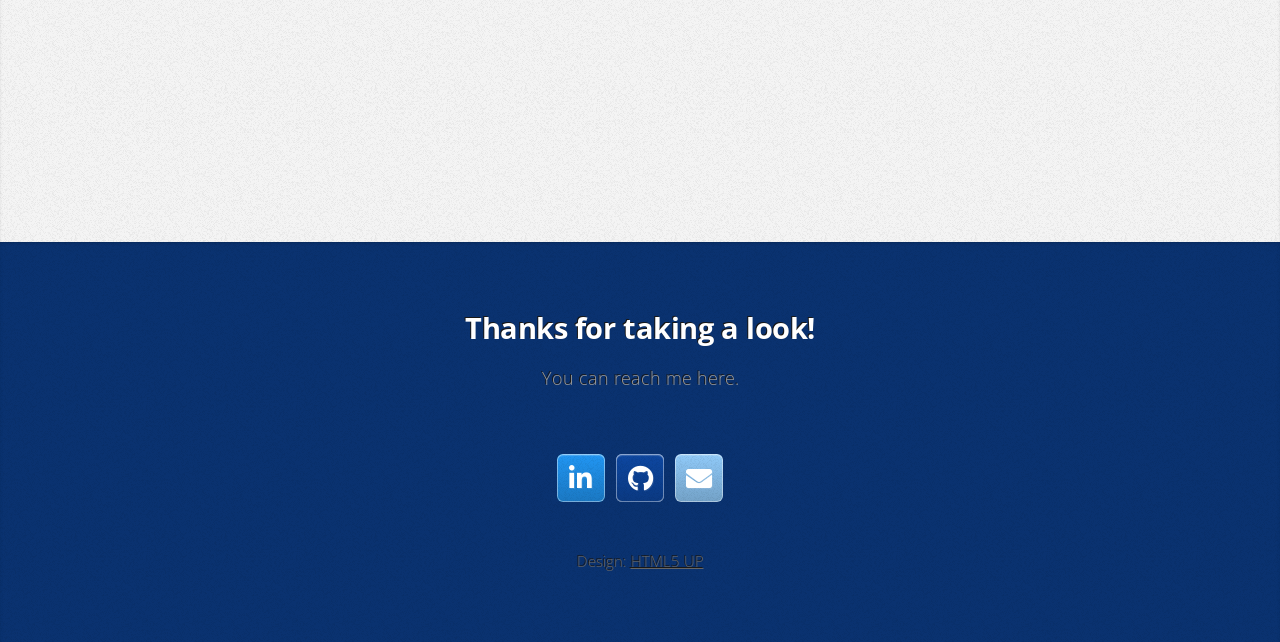
==== commit 3411b2d5: "Update index.html" ====
--- a/index.html
+++ b/index.html
@@ -50,9 +50,14 @@
 					<header>
 						<h1><strong>Jaiden Jakubowski</strong></h1>
 					</header>
-					<p>I'm a Computer Science graduate from Ursinus College with a focus on software and development. I'm targeting software, cloud, automation, IT roles, and open to exploring other opportunities. 
-						Beyond the technical side, I've had to adapt fast and learn on my feet — from picking up new languages and frameworks to relocating abroad and teaching with zero prior experience. 
-						I bring that same adaptability and drive to grow into everything I do.</p>
+					<p>I'm a Computer Science graduate from Ursinus College who's never fit neatly into one lane. During
+						my internship at SAIC, I worked at the intersection of business and technology, deploying a web
+						application on AWS one day and revamping an internal site with Power BI the next, and both stuck
+						with me. That same appetite for new challenges took me overseas, where I moved across the world
+						to teach in Thailand with zero prior experience, no training, just a classroom of 30+ students
+						on day one. I'm not chasing a specific title. I'm chasing work where I can learn fast,
+						contribute meaningfully, and grow into whatever comes next, whether that's technical,
+						business-facing, or something that blends both.</p>
 					<div>
 						<ul class="social">
 							<li><a href="https://www.linkedin.com/in/jaiden-jakubowski/" target="_blank"
@@ -80,28 +85,35 @@
 					<section class="box style1">
 						<span class="icon solid featured fa-code"></span>
 						<h3>Languages</h3>
-						<p>Python, JavaScript, C++, HTML, CSS</p>
+						<p>Python, JavaScript, C/C++, HTML, CSS</p>
 					</section>
 				</div>
 				<div class="col-3 col-6-medium col-12-small">
 					<section class="box style1">
 						<span class="icon solid featured fa-cloud"></span>
 						<h3>Cloud & Infrastructure</h3>
-						<p>AWS (EC2, VPC, Elastic Beanstalk), scripting, deployment pipelines</p>
-					</section>
-				</div>
-				<div class="col-3 col-6-medium col-12-small">
-					<section class="box style1">
-						<span class="icon solid featured fa-vial"></span>
-						<h3>Testing & Data</h3>
-						<p>Selenium WebDriver (Python), SQL (SQLite, SQLAlchemy)</p>
+						<p>AWS (EC2, VPC, Elastic Beanstalk), Docker, Terraform, Ansible, Jenkins, CI/CD pipelines</p>
 					</section>
 				</div>
 				<div class="col-3 col-6-medium col-12-small">
 					<section class="box style1">
 						<span class="icon solid featured fa-terminal"></span>
 						<h3>Tools & Systems</h3>
-						<p>Git, Command Line (Bash), Linux, Windows, macOS</p>
+						<p>Git, Bash, Linux, Windows, macOS</p>
+					</section>
+				</div>
+				<div class="col-3 col-6-medium col-12-small">
+					<section class="box style1">
+						<span class="icon solid featured fa-vial"></span>
+						<h3>Data & Analysis</h3>
+						<p>SQL (SQLite, SQLAlchemy), Selenium WebDriver, RESTful APIs</p>
+					</section>
+				</div>
+				<div class="col-3 col-6-medium col-12-small">
+					<section class="box style1">
+						<span class="icon solid featured fa-chart-bar"></span>
+						<h3>Productivity</h3>
+						<p>MS Office, Power BI</p>
 					</section>
 				</div>
 			</div>
@@ -141,9 +153,11 @@
 						<a href="static/images/home-page.PNG" class="image featured"><img
 								src="static/images/home-page.PNG" alt="Microgreens Tracker home page screenshot" /></a>
 						<a href="static/images/batch_details_page.PNG" class="image featured"><img
-								src="static/images/batch_details_page.PNG" alt="Microgreens Tracker batch details screenshot" /></a>
+								src="static/images/batch_details_page.PNG"
+								alt="Microgreens Tracker batch details screenshot" /></a>
 						<a href="static/images/add-new-batch.PNG" class="image featured"><img
-								src="static/images/add-new-batch.PNG" alt="Microgreens Tracker add batch screenshot" /></a>
+								src="static/images/add-new-batch.PNG"
+								alt="Microgreens Tracker add batch screenshot" /></a>
 						<h3><a href="https://github.com/jaidenjaku/microgreens-tracker" target="_blank">Microgreens
 								Tracker</a></h3>
 						<p>A grow-log web app for tracking microgreens batches from seed to harvest, with a
@@ -209,14 +223,14 @@
 			<div class="row aln-center">
 				<div class="col-12">
 					<ul class="actions" style="justify-content: center; display: flex;">
-						<li><a href="static/files/Jaiden_Jakubowski_Resume_Tech_Gen.pdf" class="button large" download>Download
+						<li><a href="static/files/Jaiden_Jakubowski_Resume.pdf" class="button large" download>Download
 								Resume (PDF)</a></li>
 					</ul>
 				</div>
 			</div>
 			<div class="row">
 				<div class="col-12">
-					<embed src="static/files/Jaiden_Jakubowski_Resume_Tech_Gen.pdf" type="application/pdf" width="100%"
+					<embed src="static/files/Jaiden_Jakubowski_Resume.pdf" type="application/pdf" width="100%"
 						height="800px" />
 				</div>
 			</div>
@@ -265,4 +279,4 @@
 
 </body>
 
-</html>
+</html>
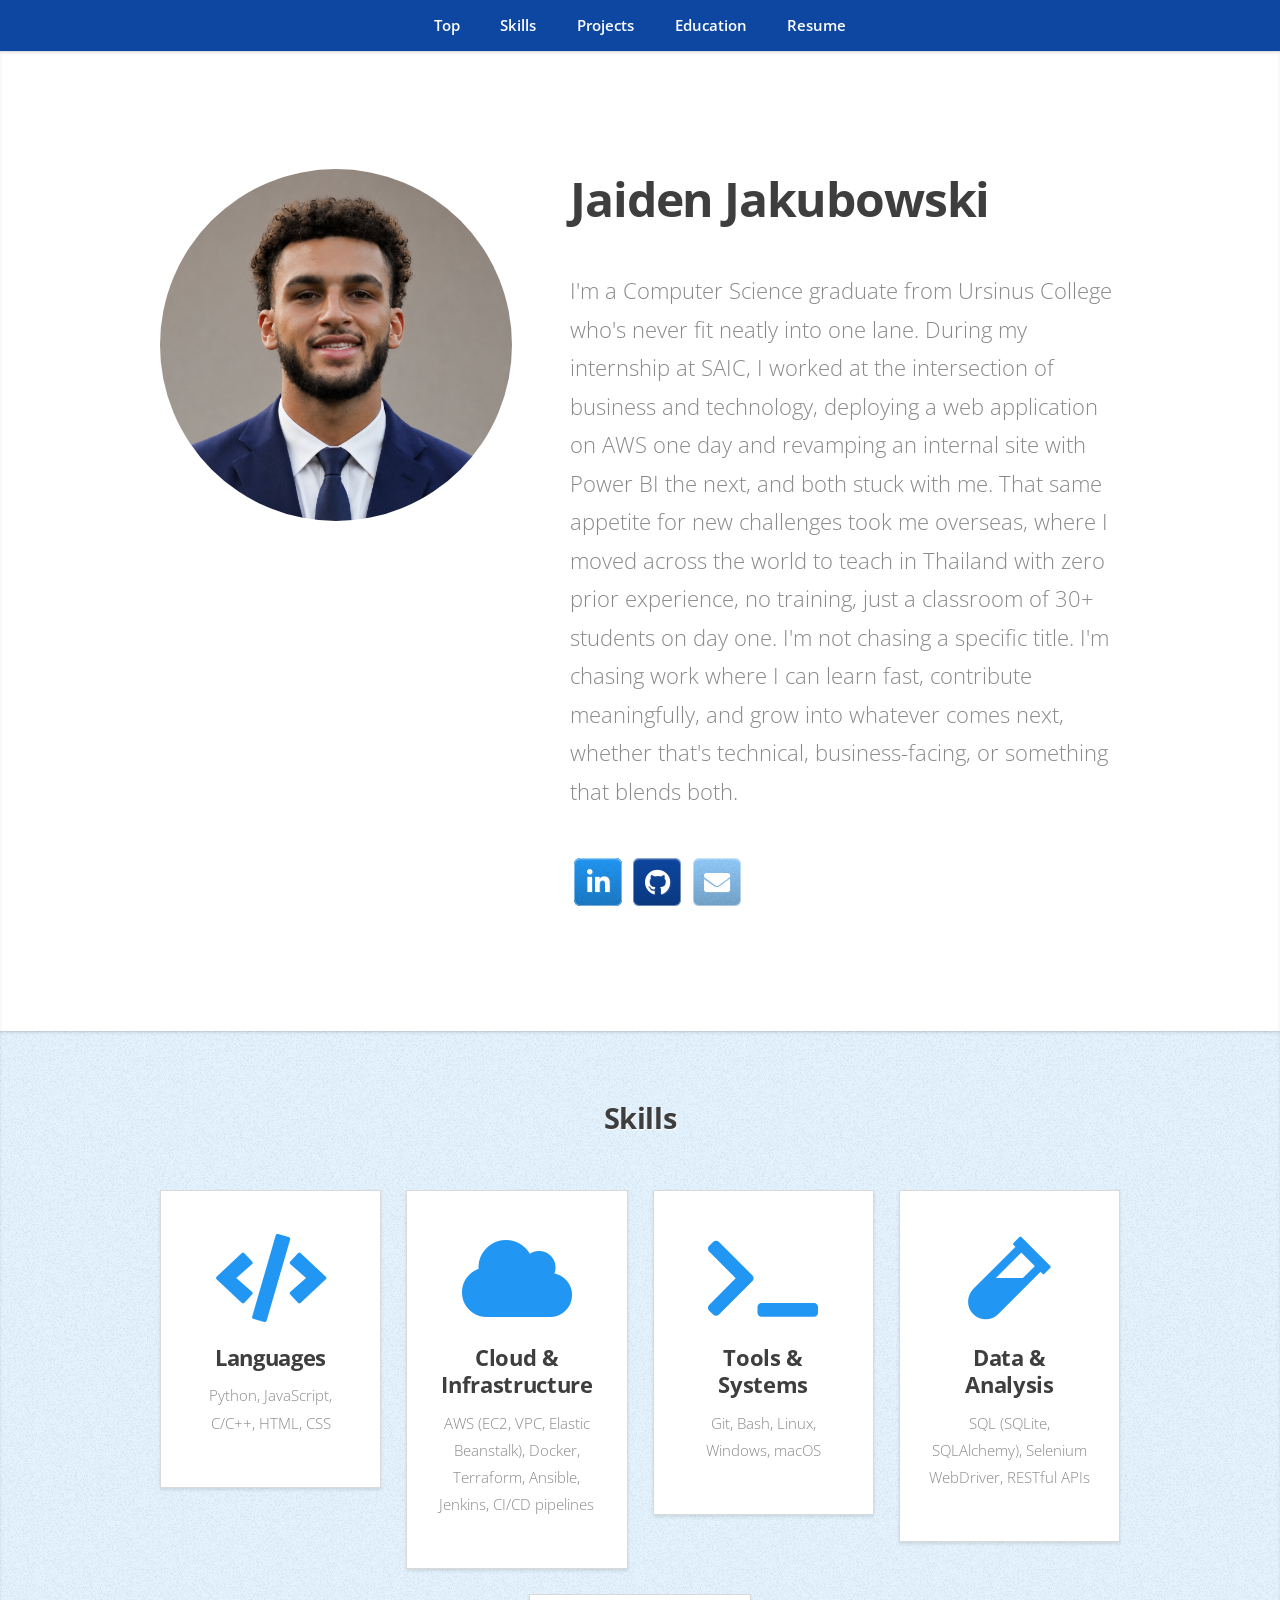
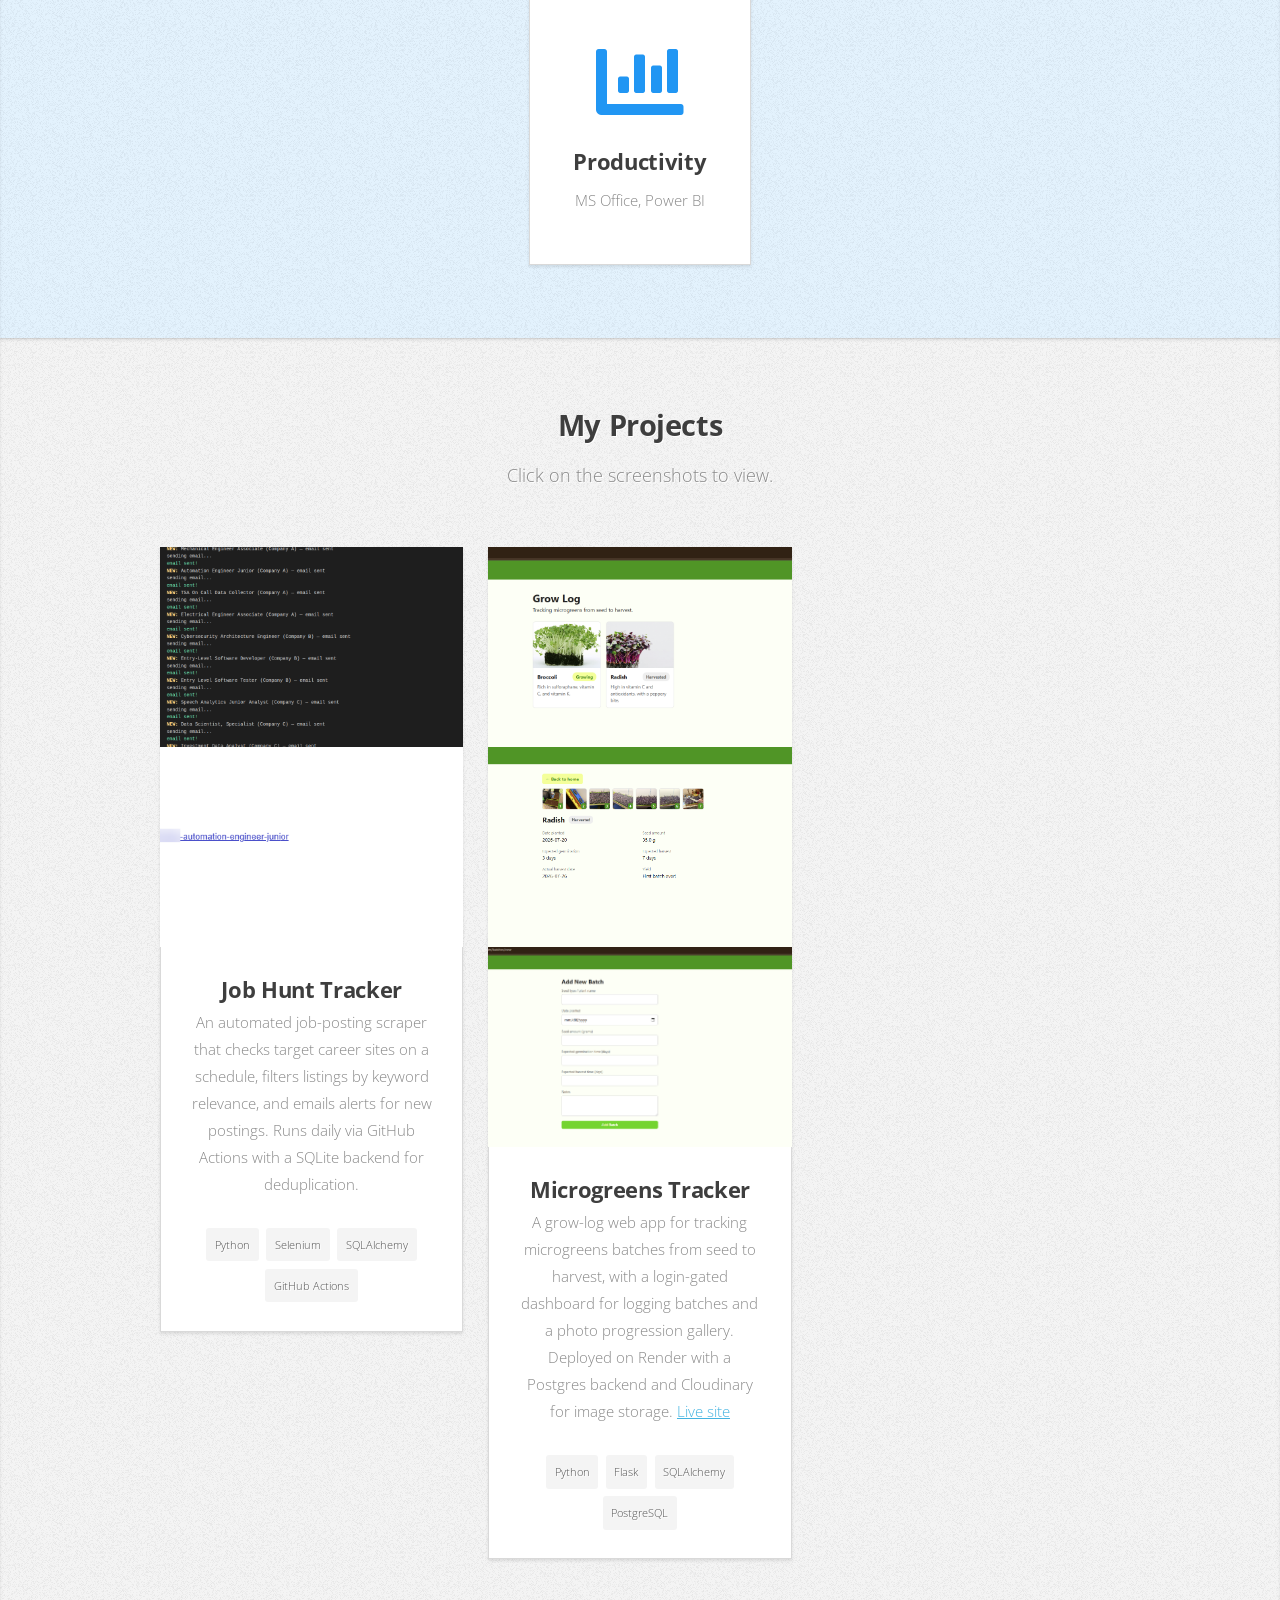
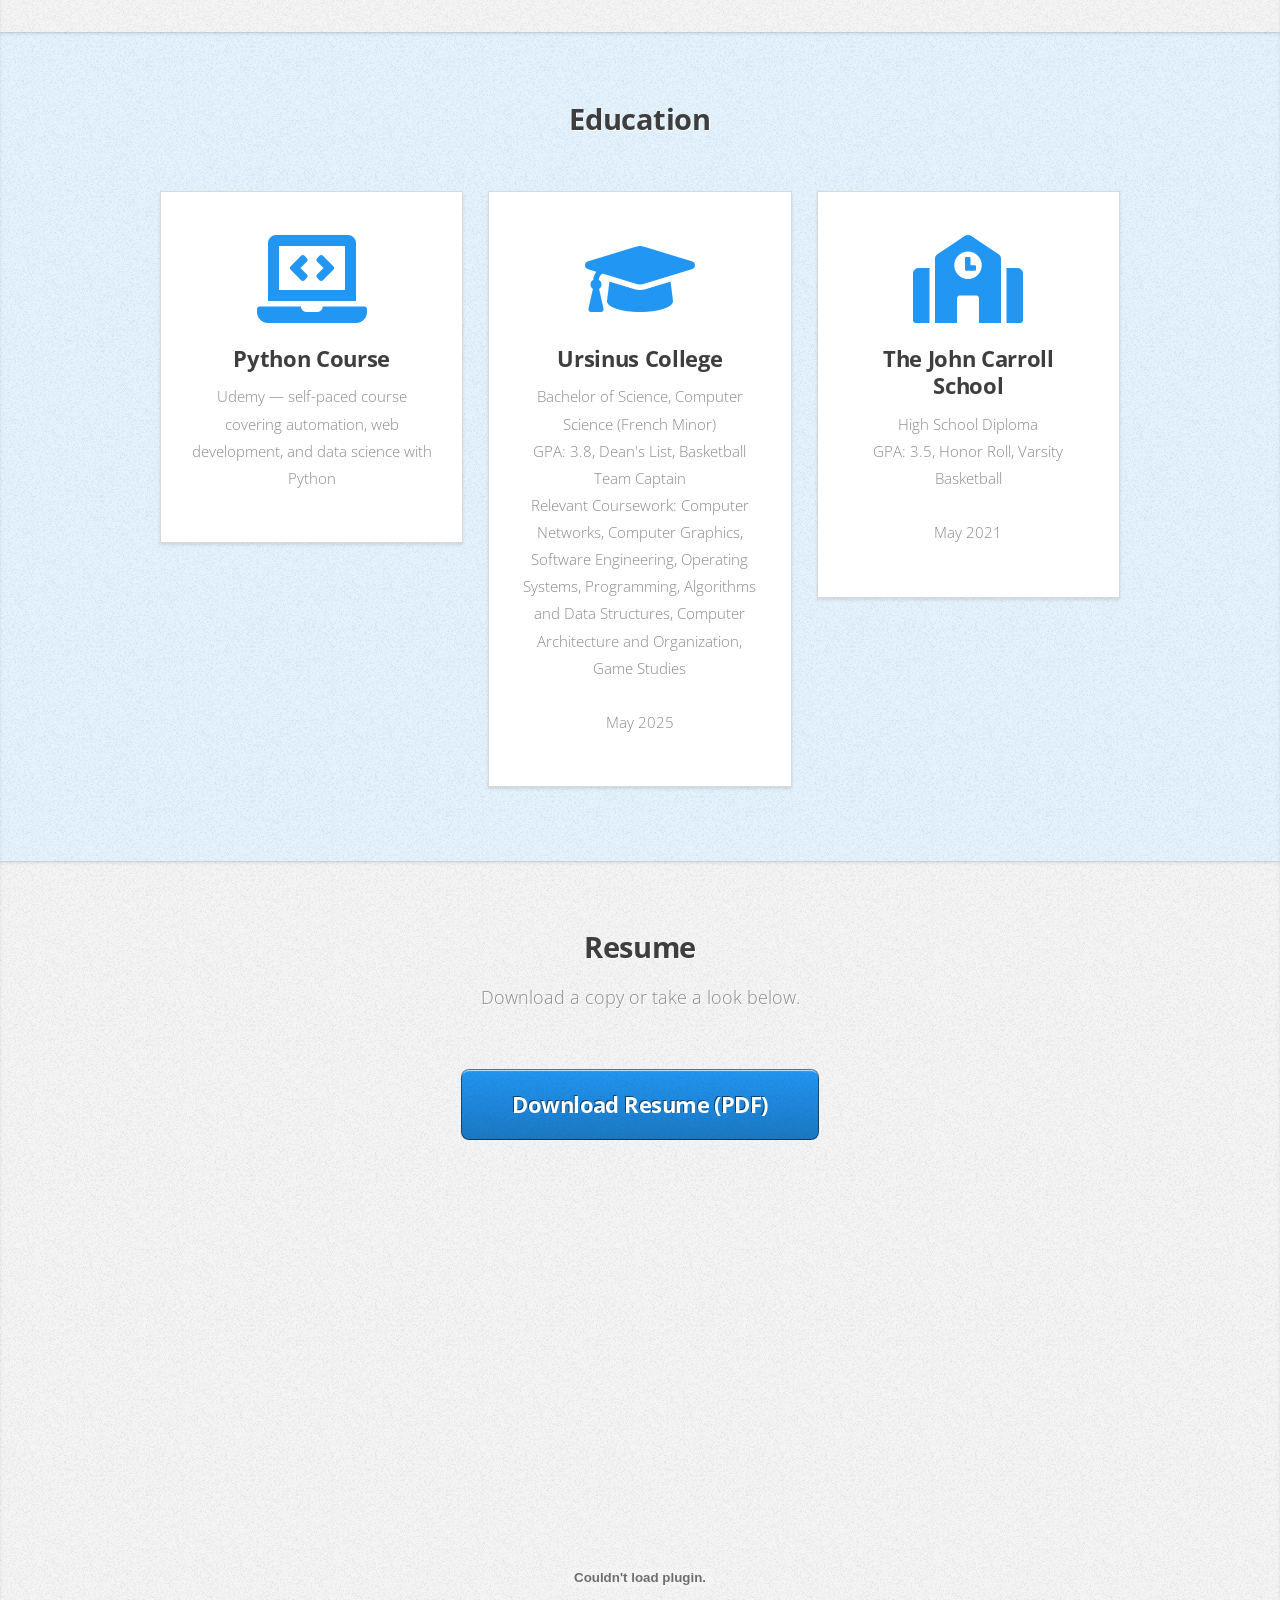
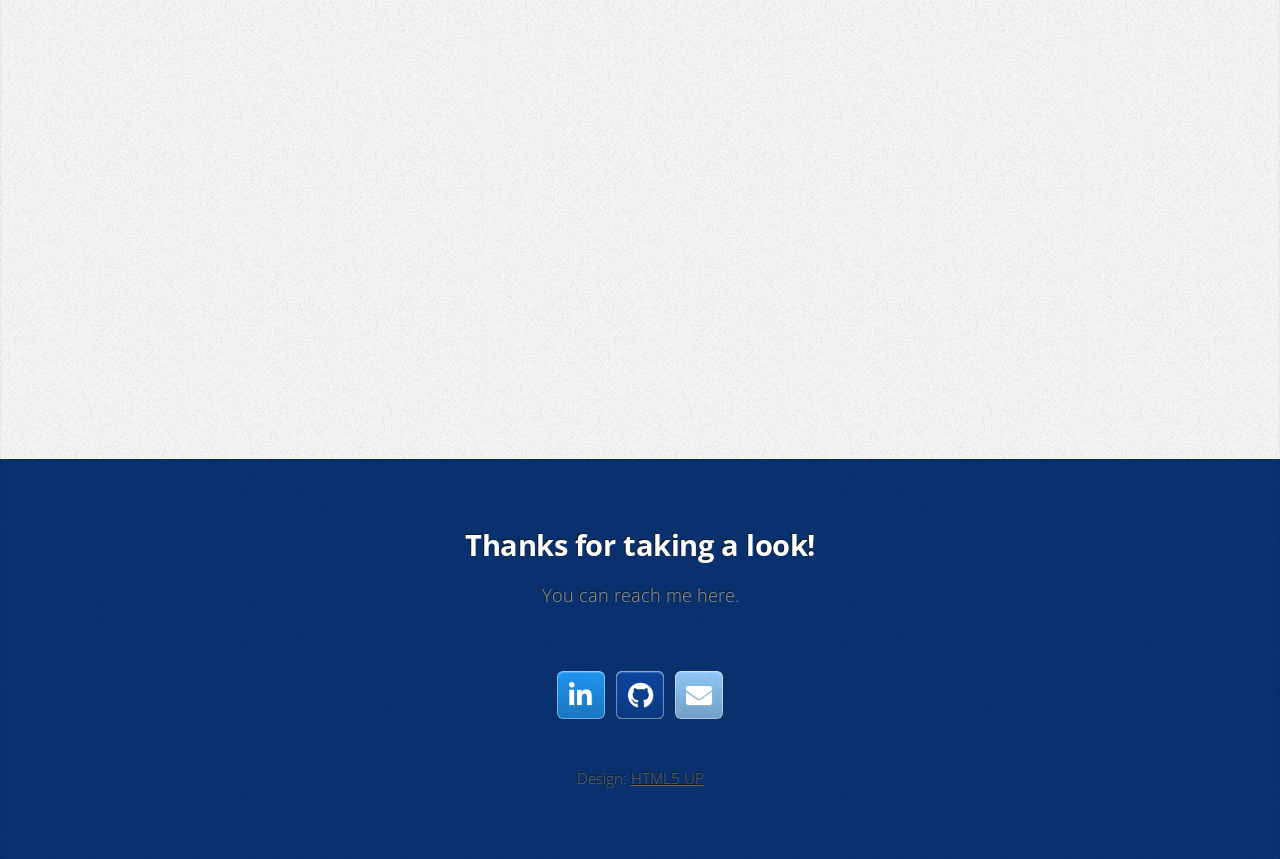
==== commit 14618b26: "Update index.html" ====
--- a/index.html
+++ b/index.html
@@ -197,6 +197,9 @@
 						<h3>Ursinus College</h3>
 						<p>Bachelor of Science, Computer Science (French Minor)<br />
 							GPA: 3.8, Dean's List, Basketball Team Captain<br />
+							Relevant Coursework: Computer Networks, Computer Graphics, Software Engineering,
+							Operating Systems, Programming, Algorithms and Data Structures, Computer Architecture
+							and Organization, Game Studies<br /><br />
 							May 2025</p>
 					</section>
 				</div>
@@ -205,7 +208,7 @@
 						<span class="icon solid featured fa-school"></span>
 						<h3>The John Carroll School</h3>
 						<p>High School Diploma<br />
-							GPA: 3.5, Honor Roll, Varsity Basketball<br />
+							GPA: 3.5, Honor Roll, Varsity Basketball<br /><br />
 							May 2021</p>
 					</section>
 				</div>
